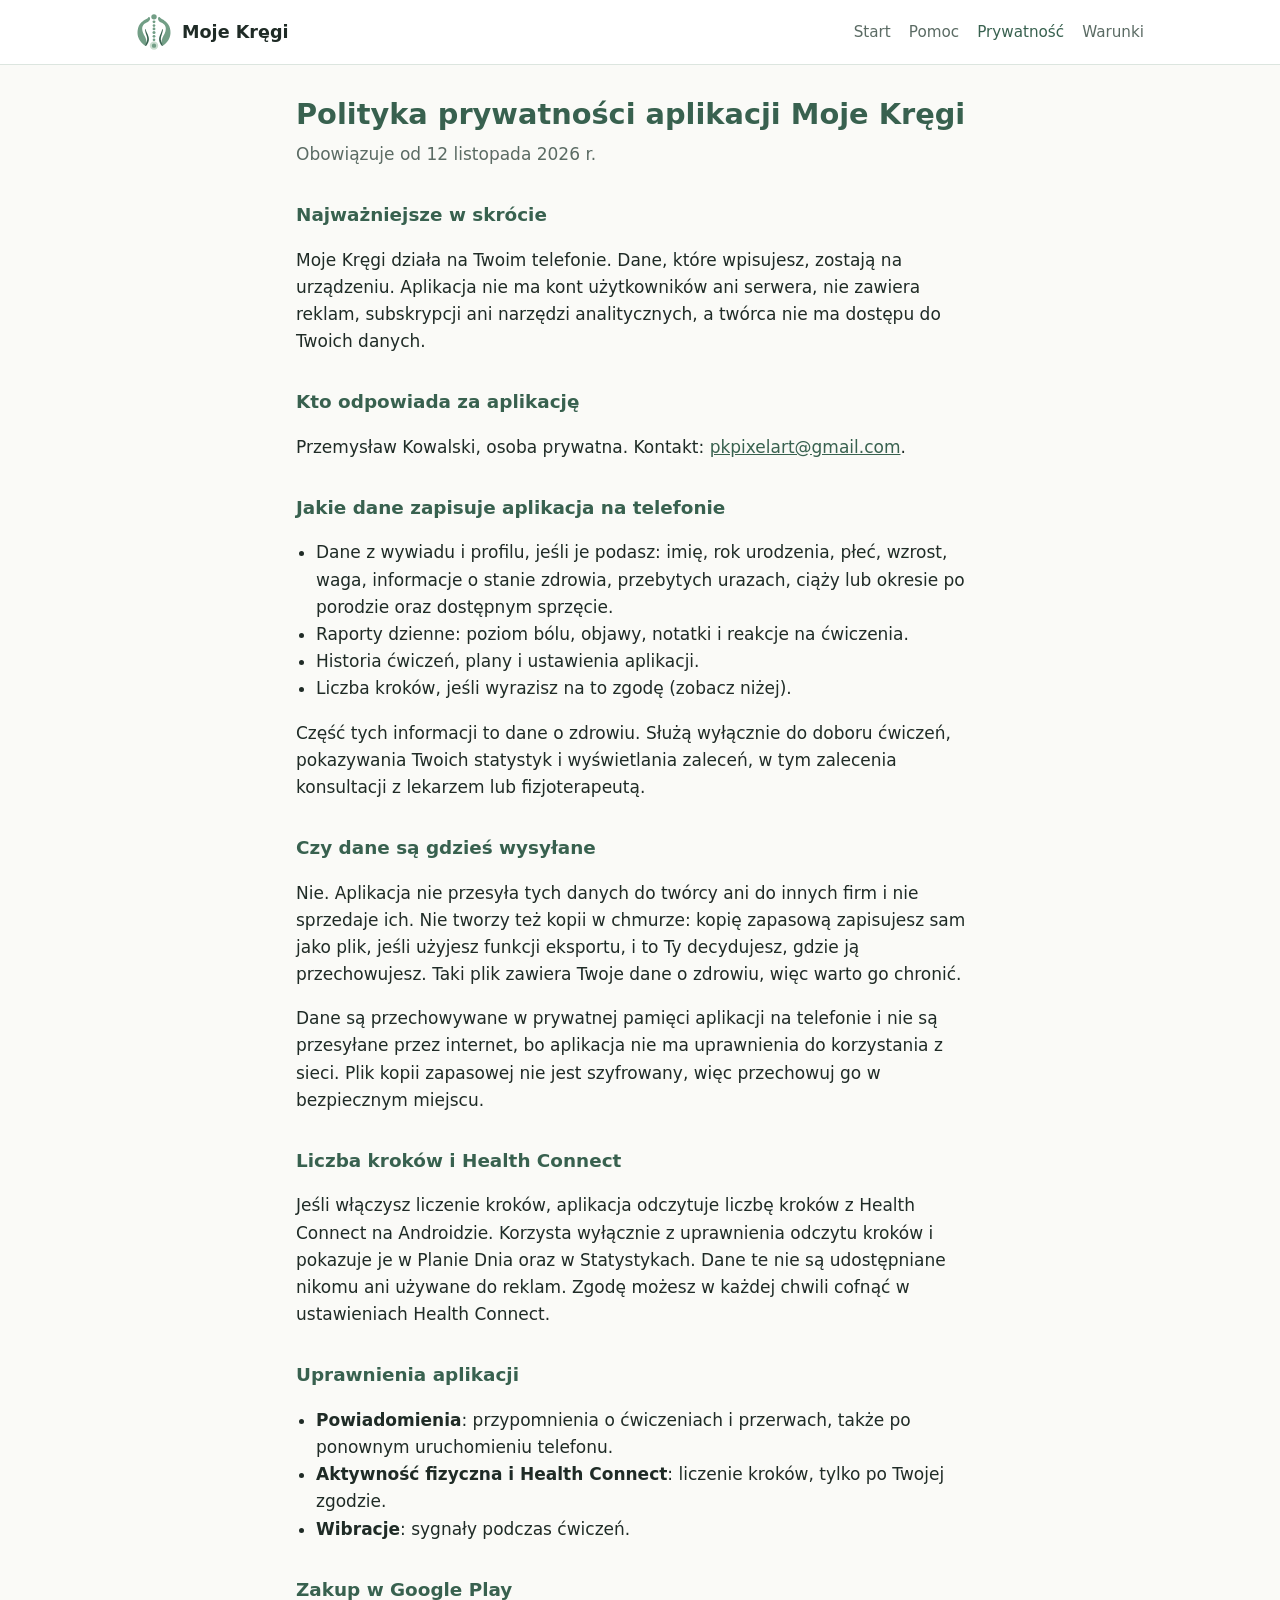
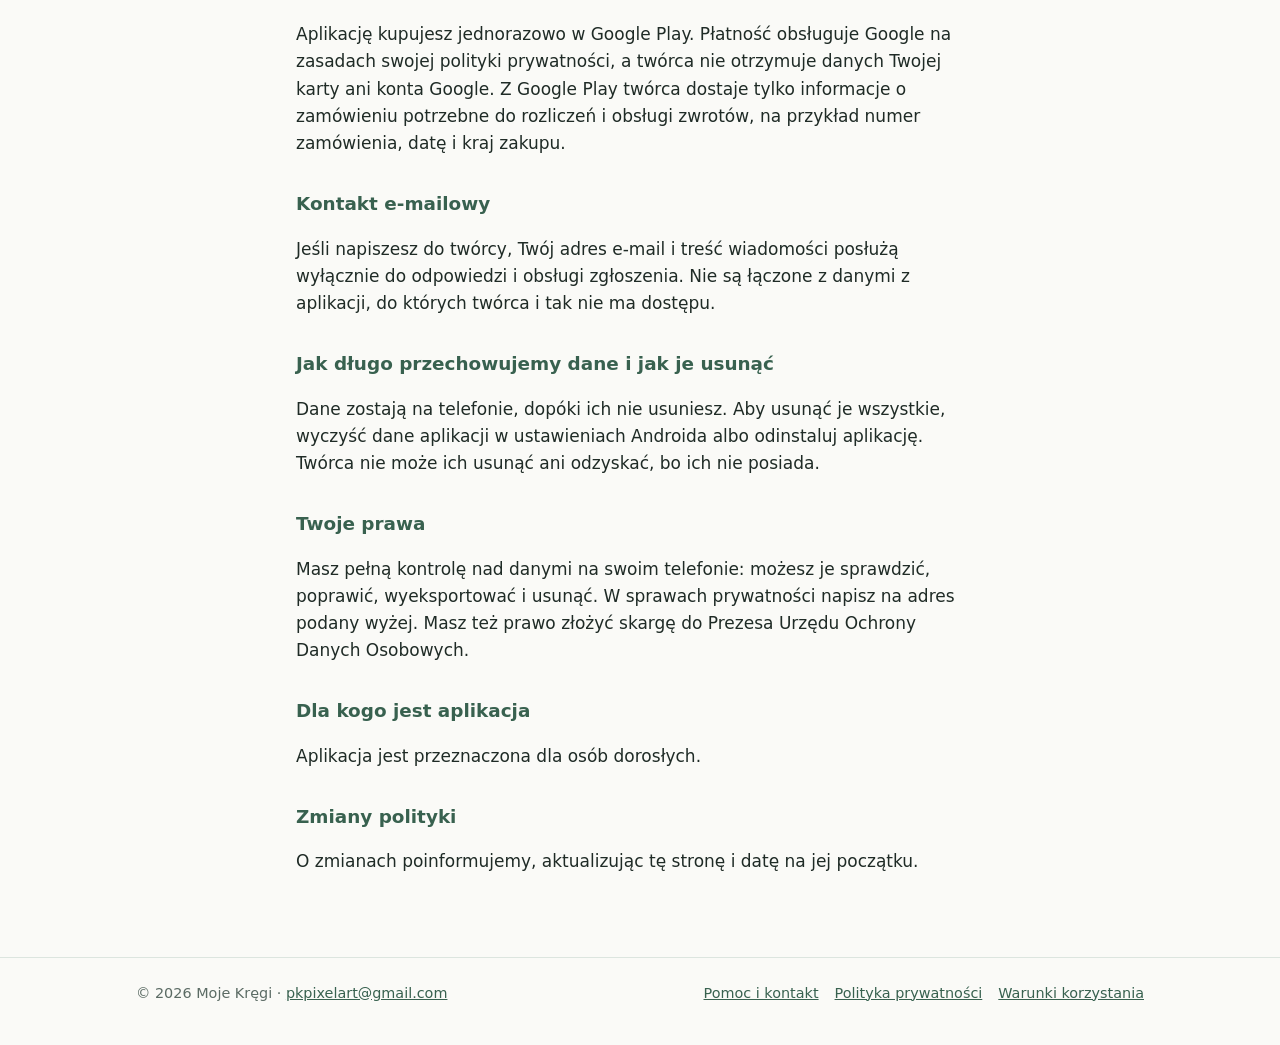
==== polityka-prywatnosci/index.html @ db569f12 "Strona Moje Kręgi: start, polityka prywatności, warunki, pomoc (źródło: moje-kregi/site)" ====
<!doctype html>
<html lang="pl">
<head>
<meta charset="utf-8">
<meta name="viewport" content="width=device-width, initial-scale=1">
<title>Polityka prywatności – Moje Kręgi</title>
<meta name="theme-color" content="#38614F">
<link rel="icon" href="../img/logo-mark.svg" type="image/svg+xml">
<link rel="stylesheet" href="../style.css">
</head>
<body>
<header class="top">
  <div class="wrap">
    <a class="brand" href="../"><img src="../img/logo-mark.svg" alt="" width="36" height="36">Moje Kręgi</a>
    <nav class="links" aria-label="Główna">
      <a href="../">Start</a>
      <a href="../pomoc/">Pomoc</a>
      <a href="./" aria-current="page">Prywatność</a>
      <a href="../warunki/">Warunki</a>
    </nav>
  </div>
</header>
<main class="wrap narrow">
<article class="doc">
  <h1>Polityka prywatności aplikacji Moje Kręgi</h1>
  <p class="meta">Obowiązuje od 12 listopada 2026 r.</p>

  <h2>Najważniejsze w skrócie</h2>
  <p>Moje Kręgi działa na Twoim telefonie. Dane, które wpisujesz, zostają na urządzeniu. Aplikacja nie ma kont użytkowników ani serwera, nie zawiera reklam, subskrypcji ani narzędzi analitycznych, a twórca nie ma dostępu do Twoich danych.</p>

  <h2>Kto odpowiada za aplikację</h2>
  <p>Przemysław Kowalski, osoba prywatna. Kontakt: <a href="mailto:pkpixelart@gmail.com">pkpixelart@gmail.com</a>.</p>

  <h2>Jakie dane zapisuje aplikacja na telefonie</h2>
  <ul>
    <li>Dane z wywiadu i profilu, jeśli je podasz: imię, rok urodzenia, płeć, wzrost, waga, informacje o stanie zdrowia, przebytych urazach, ciąży lub okresie po porodzie oraz dostępnym sprzęcie.</li>
    <li>Raporty dzienne: poziom bólu, objawy, notatki i reakcje na ćwiczenia.</li>
    <li>Historia ćwiczeń, plany i ustawienia aplikacji.</li>
    <li>Liczba kroków, jeśli wyrazisz na to zgodę (zobacz niżej).</li>
  </ul>
  <p>Część tych informacji to dane o zdrowiu. Służą wyłącznie do doboru ćwiczeń, pokazywania Twoich statystyk i wyświetlania zaleceń, w tym zalecenia konsultacji z lekarzem lub fizjoterapeutą.</p>

  <h2>Czy dane są gdzieś wysyłane</h2>
  <p>Nie. Aplikacja nie przesyła tych danych do twórcy ani do innych firm i nie sprzedaje ich. Nie tworzy też kopii w chmurze: kopię zapasową zapisujesz sam jako plik, jeśli użyjesz funkcji eksportu, i to Ty decydujesz, gdzie ją przechowujesz. Taki plik zawiera Twoje dane o zdrowiu, więc warto go chronić.</p>

  <p>Dane są przechowywane w prywatnej pamięci aplikacji na telefonie i nie są przesyłane przez internet, bo aplikacja nie ma uprawnienia do korzystania z sieci. Plik kopii zapasowej nie jest szyfrowany, więc przechowuj go w bezpiecznym miejscu.</p>

  <h2>Liczba kroków i Health Connect</h2>
  <p>Jeśli włączysz liczenie kroków, aplikacja odczytuje liczbę kroków z Health Connect na Androidzie. Korzysta wyłącznie z uprawnienia odczytu kroków i pokazuje je w Planie Dnia oraz w Statystykach. Dane te nie są udostępniane nikomu ani używane do reklam. Zgodę możesz w każdej chwili cofnąć w ustawieniach Health Connect.</p>

  <h2>Uprawnienia aplikacji</h2>
  <ul>
    <li><strong>Powiadomienia</strong>: przypomnienia o ćwiczeniach i przerwach, także po ponownym uruchomieniu telefonu.</li>
    <li><strong>Aktywność fizyczna i Health Connect</strong>: liczenie kroków, tylko po Twojej zgodzie.</li>
    <li><strong>Wibracje</strong>: sygnały podczas ćwiczeń.</li>
  </ul>

  <h2>Zakup w Google Play</h2>
  <p>Aplikację kupujesz jednorazowo w Google Play. Płatność obsługuje Google na zasadach swojej polityki prywatności, a twórca nie otrzymuje danych Twojej karty ani konta Google. Z Google Play twórca dostaje tylko informacje o zamówieniu potrzebne do rozliczeń i obsługi zwrotów, na przykład numer zamówienia, datę i kraj zakupu.</p>

  <h2>Kontakt e-mailowy</h2>
  <p>Jeśli napiszesz do twórcy, Twój adres e-mail i treść wiadomości posłużą wyłącznie do odpowiedzi i obsługi zgłoszenia. Nie są łączone z danymi z aplikacji, do których twórca i tak nie ma dostępu.</p>

  <h2>Jak długo przechowujemy dane i jak je usunąć</h2>
  <p>Dane zostają na telefonie, dopóki ich nie usuniesz. Aby usunąć je wszystkie, wyczyść dane aplikacji w ustawieniach Androida albo odinstaluj aplikację. Twórca nie może ich usunąć ani odzyskać, bo ich nie posiada.</p>

  <h2>Twoje prawa</h2>
  <p>Masz pełną kontrolę nad danymi na swoim telefonie: możesz je sprawdzić, poprawić, wyeksportować i usunąć. W sprawach prywatności napisz na adres podany wyżej. Masz też prawo złożyć skargę do Prezesa Urzędu Ochrony Danych Osobowych.</p>

  <h2>Dla kogo jest aplikacja</h2>
  <p>Aplikacja jest przeznaczona dla osób dorosłych.</p>

  <h2>Zmiany polityki</h2>
  <p>O zmianach poinformujemy, aktualizując tę stronę i datę na jej początku.</p>
</article>
</main>
<footer class="bottom">
  <div class="wrap">
    <span>© 2026 Moje Kręgi · <a href="mailto:pkpixelart@gmail.com">pkpixelart@gmail.com</a></span>
    <nav aria-label="Dokumenty">
      <a href="../pomoc/">Pomoc i kontakt</a>
      <a href="./">Polityka prywatności</a>
      <a href="../warunki/">Warunki korzystania</a>
    </nav>
  </div>
</footer>
</body>
</html>
---- style.css ----
/* Strona www Moje Kręgi (GitHub Pages). Kolory jak motyw Szałwia w aplikacji (src/styles/tokens.css). */
:root {
  --bg: #FAFAF7; --surface: #FFFFFF; --soft: #E6EFE9; --text: #1F2B26; --muted: #5B6B64;
  --accent: #38614F; --accent-2: #729E86; --on-accent: #FFFFFF; --line: #DCE5DF;
  color-scheme: light;
}
@media (prefers-color-scheme: dark) {
  :root { --bg: #121815; --surface: #1B231F; --soft: #22302A; --text: #E7EEE9; --muted: #A3B3AB;
    --accent: #9CC9B0; --accent-2: #729E86; --on-accent: #0E1512; --line: #2C3A33; color-scheme: dark; }
}
* { box-sizing: border-box; }
body { margin: 0; background: var(--bg); color: var(--text);
  font: 17px/1.6 system-ui, -apple-system, "Segoe UI", Roboto, sans-serif; }
a { color: var(--accent); }
img { max-width: 100%; height: auto; }
.wrap { max-width: 1040px; margin: 0 auto; padding: 0 16px; }
.narrow { max-width: 720px; }

header.top { border-bottom: 1px solid var(--line); background: var(--surface); }
header.top .wrap { display: flex; align-items: center; justify-content: space-between; gap: 16px; min-height: 64px; flex-wrap: wrap; }
.brand { display: flex; align-items: center; gap: 10px; text-decoration: none; color: var(--text); font-weight: 700; font-size: 1.1rem; }
.brand img { width: 36px; height: 36px; }
nav.links { display: flex; gap: 18px; flex-wrap: wrap; font-size: .95rem; }
nav.links a { text-decoration: none; color: var(--muted); }
nav.links a:hover, nav.links a[aria-current="page"] { color: var(--accent); }

.hero { padding: 56px 0 32px; display: grid; gap: 32px; grid-template-columns: 1.2fr .8fr; align-items: center; }
.hero h1 { font-size: clamp(2rem, 5vw, 3rem); line-height: 1.1; margin: 0 0 16px; }
.hero p.lead { font-size: 1.2rem; color: var(--muted); margin: 0 0 24px; }
.hero .shot { justify-self: center; max-width: 300px; border-radius: 28px; box-shadow: 0 20px 50px rgba(0,0,0,.18); }
.btn { display: inline-block; padding: 14px 22px; border-radius: 999px; background: var(--accent); color: var(--on-accent);
  text-decoration: none; font-weight: 600; }
.btn.ghost { background: transparent; color: var(--accent); border: 2px solid var(--accent); }
.note { font-size: .9rem; color: var(--muted); margin-top: 10px; }

.pills { display: flex; flex-wrap: wrap; gap: 8px; padding: 0; margin: 0 0 24px; list-style: none; }
.pills li { background: var(--soft); color: var(--accent); padding: 6px 14px; border-radius: 999px; font-weight: 600; font-size: .95rem; }

section.block { padding: 40px 0; }
section.block h2 { font-size: 1.6rem; margin: 0 0 16px; }
.grid { display: grid; gap: 16px; grid-template-columns: repeat(auto-fit, minmax(230px, 1fr)); }
.card { background: var(--surface); border: 1px solid var(--line); border-radius: 18px; padding: 20px; }
.card h3 { margin: 0 0 8px; font-size: 1.1rem; color: var(--accent); }
.card p { margin: 0; color: var(--muted); }
.steps { counter-reset: s; list-style: none; padding: 0; display: grid; gap: 12px; }
.steps li { counter-increment: s; background: var(--surface); border: 1px solid var(--line); border-radius: 18px; padding: 16px 16px 16px 64px; position: relative; }
.steps li::before { content: counter(s); position: absolute; left: 16px; top: 14px; width: 34px; height: 34px; border-radius: 50%;
  background: var(--accent); color: var(--on-accent); display: grid; place-items: center; font-weight: 700; }
.gallery { display: flex; gap: 16px; overflow-x: auto; padding-bottom: 12px; scroll-snap-type: x mandatory; }
.gallery img { width: 220px; flex: 0 0 auto; border-radius: 16px; scroll-snap-align: start; border: 1px solid var(--line); }
.price { background: var(--accent); color: var(--on-accent); border-radius: 24px; padding: 28px; }
.price h2 { color: inherit; }
.price ul { margin: 0; padding-left: 1.2rem; }
.warn { background: var(--soft); border-radius: 18px; padding: 20px; }

article.doc { padding: 32px 0 64px; }
article.doc h1 { font-size: 1.8rem; line-height: 1.25; color: var(--accent); margin: 0 0 8px; }
article.doc h2 { font-size: 1.15rem; margin: 32px 0 8px; color: var(--accent); }
article.doc p, article.doc li { overflow-wrap: anywhere; }
article.doc ul { padding-left: 1.25rem; }
.meta { color: var(--muted); margin-top: 0; }
details { background: var(--surface); border: 1px solid var(--line); border-radius: 14px; padding: 14px 16px; margin: 10px 0; }
details summary { cursor: pointer; font-weight: 600; }
details p { margin: 10px 0 0; }

footer.bottom { border-top: 1px solid var(--line); padding: 24px 0 40px; color: var(--muted); font-size: .9rem; }
footer.bottom .wrap { display: flex; flex-wrap: wrap; gap: 12px 24px; justify-content: space-between; }
footer.bottom nav { display: flex; gap: 16px; flex-wrap: wrap; }

@media (max-width: 760px) {
  .hero { grid-template-columns: 1fr; padding-top: 32px; }
  .hero .shot { max-width: 240px; }
}
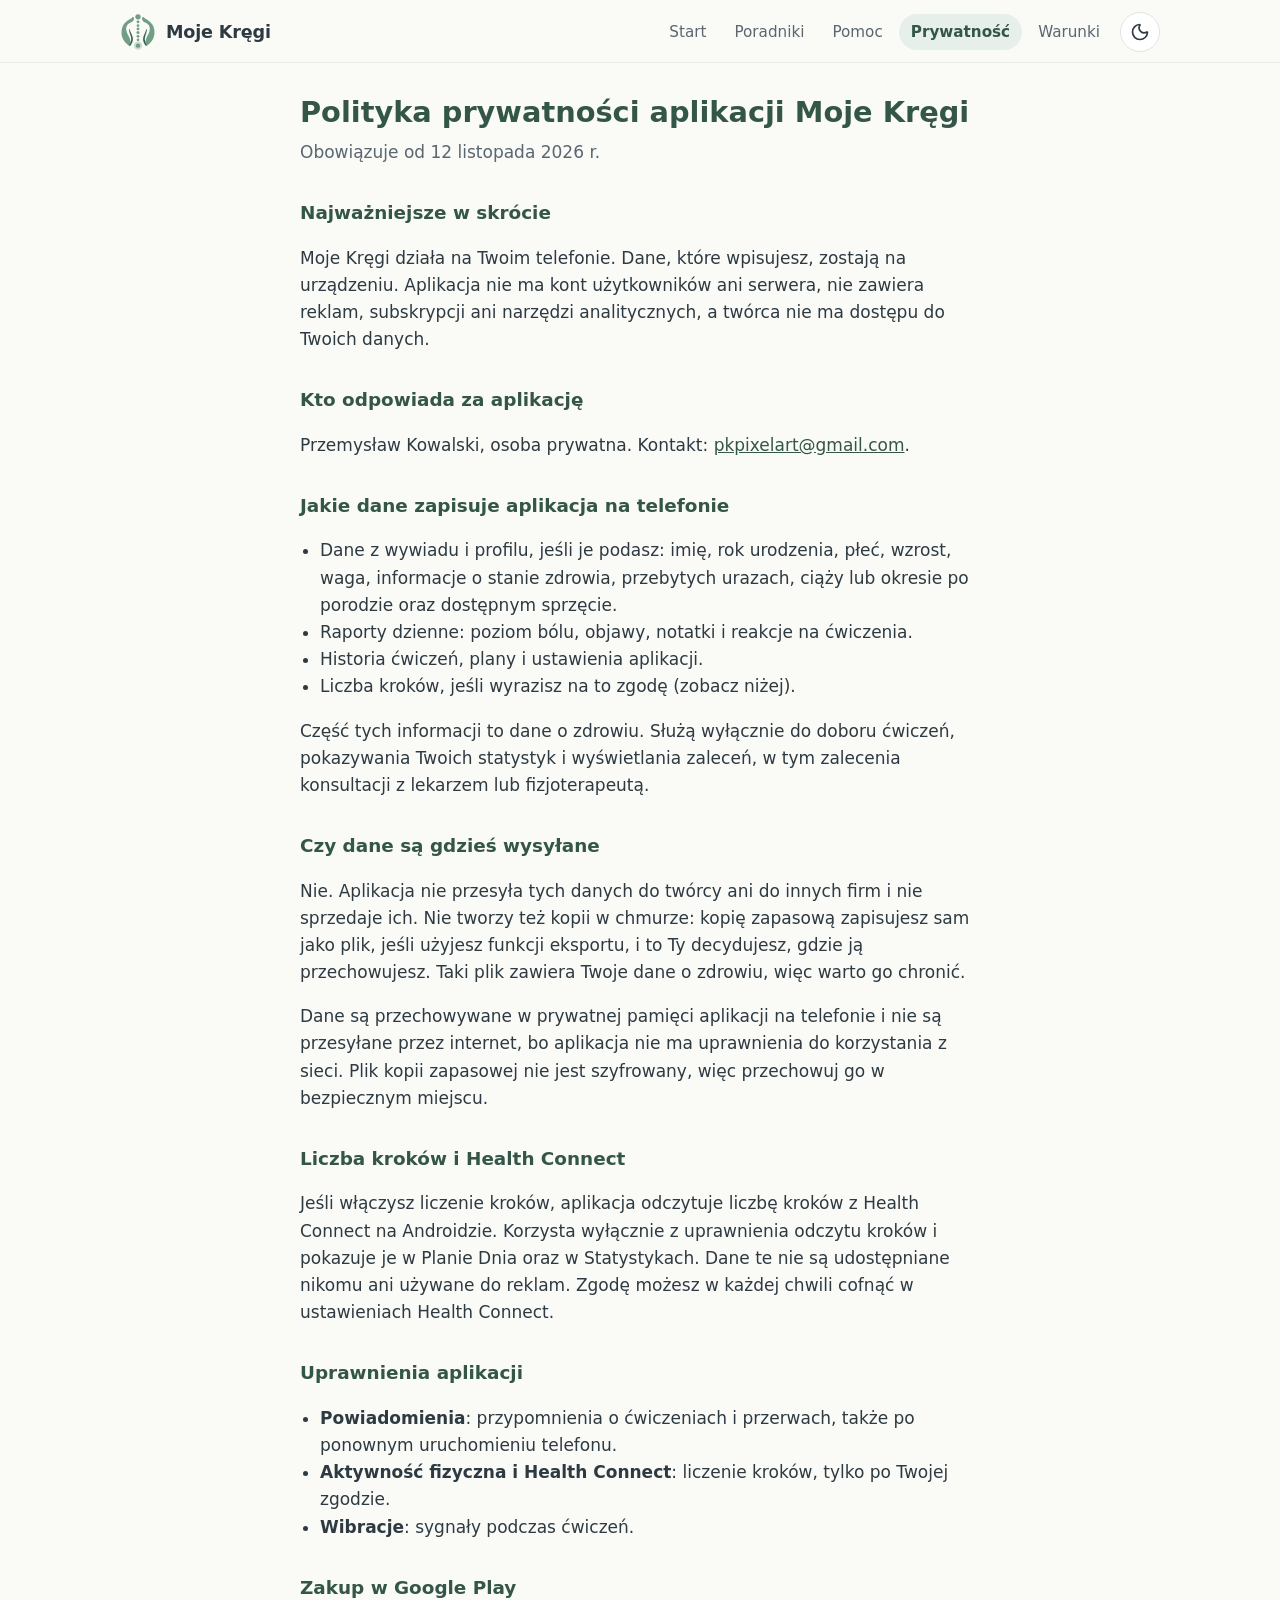
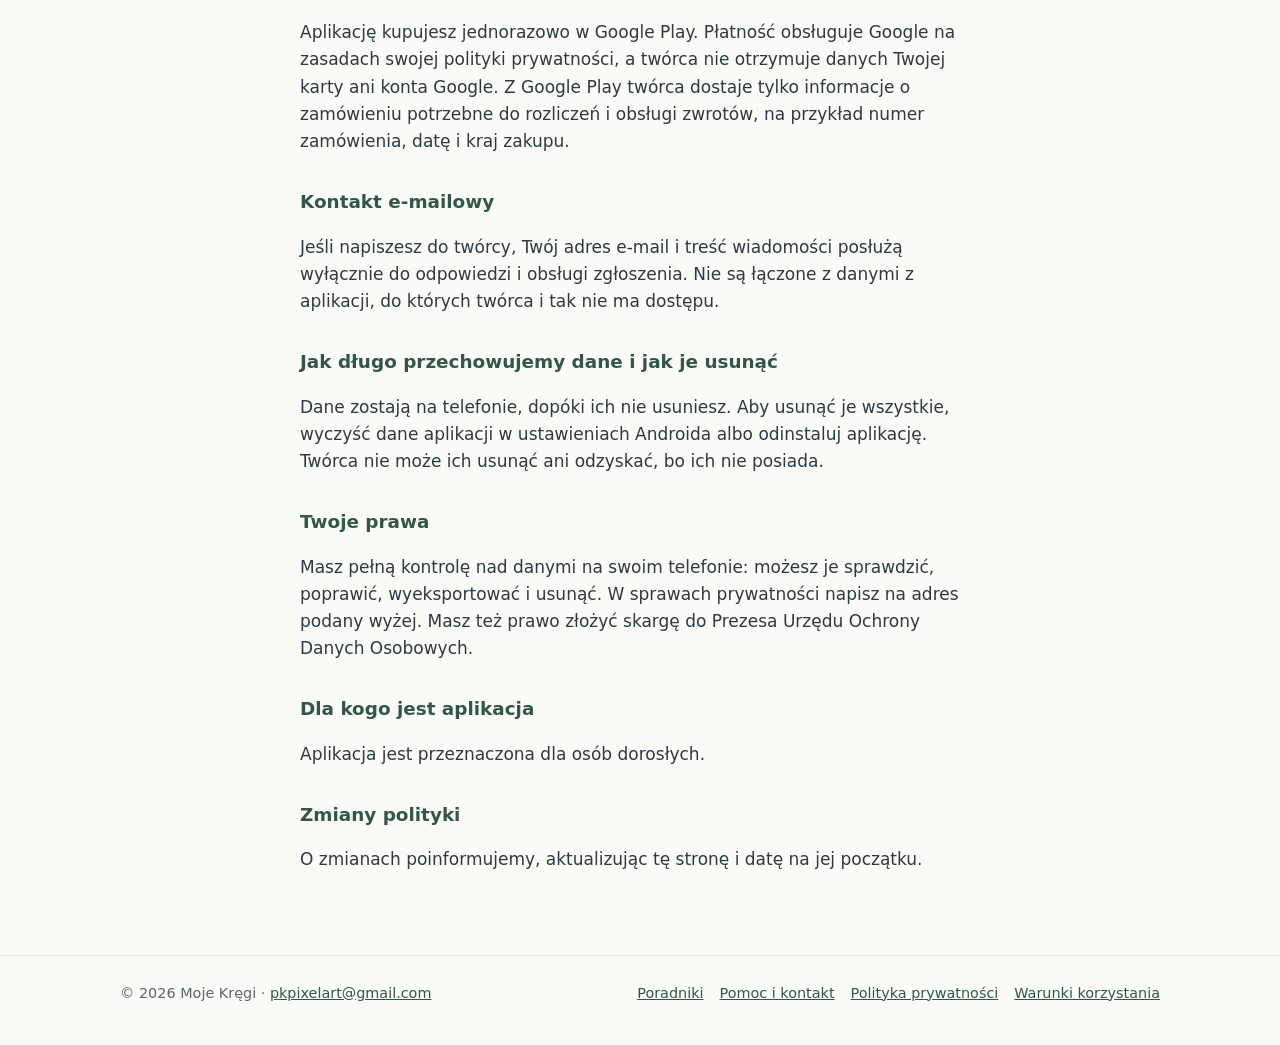
==== commit 9cd0da9f: "Poradniki, przełącznik motywu, interaktywne partie ciała i sprzęt, lektorzy mówią po kliknięciu Co-A" ====
--- a/polityka-prywatnosci/index.html
+++ b/polityka-prywatnosci/index.html
@@ -1,88 +1,95 @@
-<!doctype html>
-<html lang="pl">
-<head>
-<meta charset="utf-8">
-<meta name="viewport" content="width=device-width, initial-scale=1">
-<title>Polityka prywatności – Moje Kręgi</title>
-<meta name="theme-color" content="#38614F">
-<link rel="icon" href="../img/logo-mark.svg" type="image/svg+xml">
-<link rel="stylesheet" href="../style.css">
-</head>
-<body>
-<header class="top">
-  <div class="wrap">
-    <a class="brand" href="../"><img src="../img/logo-mark.svg" alt="" width="36" height="36">Moje Kręgi</a>
-    <nav class="links" aria-label="Główna">
-      <a href="../">Start</a>
-      <a href="../pomoc/">Pomoc</a>
-      <a href="./" aria-current="page">Prywatność</a>
-      <a href="../warunki/">Warunki</a>
-    </nav>
-  </div>
-</header>
-<main class="wrap narrow">
-<article class="doc">
-  <h1>Polityka prywatności aplikacji Moje Kręgi</h1>
-  <p class="meta">Obowiązuje od 12 listopada 2026 r.</p>
-
-  <h2>Najważniejsze w skrócie</h2>
-  <p>Moje Kręgi działa na Twoim telefonie. Dane, które wpisujesz, zostają na urządzeniu. Aplikacja nie ma kont użytkowników ani serwera, nie zawiera reklam, subskrypcji ani narzędzi analitycznych, a twórca nie ma dostępu do Twoich danych.</p>
-
-  <h2>Kto odpowiada za aplikację</h2>
-  <p>Przemysław Kowalski, osoba prywatna. Kontakt: <a href="mailto:pkpixelart@gmail.com">pkpixelart@gmail.com</a>.</p>
-
-  <h2>Jakie dane zapisuje aplikacja na telefonie</h2>
-  <ul>
-    <li>Dane z wywiadu i profilu, jeśli je podasz: imię, rok urodzenia, płeć, wzrost, waga, informacje o stanie zdrowia, przebytych urazach, ciąży lub okresie po porodzie oraz dostępnym sprzęcie.</li>
-    <li>Raporty dzienne: poziom bólu, objawy, notatki i reakcje na ćwiczenia.</li>
-    <li>Historia ćwiczeń, plany i ustawienia aplikacji.</li>
-    <li>Liczba kroków, jeśli wyrazisz na to zgodę (zobacz niżej).</li>
-  </ul>
-  <p>Część tych informacji to dane o zdrowiu. Służą wyłącznie do doboru ćwiczeń, pokazywania Twoich statystyk i wyświetlania zaleceń, w tym zalecenia konsultacji z lekarzem lub fizjoterapeutą.</p>
-
-  <h2>Czy dane są gdzieś wysyłane</h2>
-  <p>Nie. Aplikacja nie przesyła tych danych do twórcy ani do innych firm i nie sprzedaje ich. Nie tworzy też kopii w chmurze: kopię zapasową zapisujesz sam jako plik, jeśli użyjesz funkcji eksportu, i to Ty decydujesz, gdzie ją przechowujesz. Taki plik zawiera Twoje dane o zdrowiu, więc warto go chronić.</p>
-
-  <p>Dane są przechowywane w prywatnej pamięci aplikacji na telefonie i nie są przesyłane przez internet, bo aplikacja nie ma uprawnienia do korzystania z sieci. Plik kopii zapasowej nie jest szyfrowany, więc przechowuj go w bezpiecznym miejscu.</p>
-
-  <h2>Liczba kroków i Health Connect</h2>
-  <p>Jeśli włączysz liczenie kroków, aplikacja odczytuje liczbę kroków z Health Connect na Androidzie. Korzysta wyłącznie z uprawnienia odczytu kroków i pokazuje je w Planie Dnia oraz w Statystykach. Dane te nie są udostępniane nikomu ani używane do reklam. Zgodę możesz w każdej chwili cofnąć w ustawieniach Health Connect.</p>
-
-  <h2>Uprawnienia aplikacji</h2>
-  <ul>
-    <li><strong>Powiadomienia</strong>: przypomnienia o ćwiczeniach i przerwach, także po ponownym uruchomieniu telefonu.</li>
-    <li><strong>Aktywność fizyczna i Health Connect</strong>: liczenie kroków, tylko po Twojej zgodzie.</li>
-    <li><strong>Wibracje</strong>: sygnały podczas ćwiczeń.</li>
-  </ul>
-
-  <h2>Zakup w Google Play</h2>
-  <p>Aplikację kupujesz jednorazowo w Google Play. Płatność obsługuje Google na zasadach swojej polityki prywatności, a twórca nie otrzymuje danych Twojej karty ani konta Google. Z Google Play twórca dostaje tylko informacje o zamówieniu potrzebne do rozliczeń i obsługi zwrotów, na przykład numer zamówienia, datę i kraj zakupu.</p>
-
-  <h2>Kontakt e-mailowy</h2>
-  <p>Jeśli napiszesz do twórcy, Twój adres e-mail i treść wiadomości posłużą wyłącznie do odpowiedzi i obsługi zgłoszenia. Nie są łączone z danymi z aplikacji, do których twórca i tak nie ma dostępu.</p>
-
-  <h2>Jak długo przechowujemy dane i jak je usunąć</h2>
-  <p>Dane zostają na telefonie, dopóki ich nie usuniesz. Aby usunąć je wszystkie, wyczyść dane aplikacji w ustawieniach Androida albo odinstaluj aplikację. Twórca nie może ich usunąć ani odzyskać, bo ich nie posiada.</p>
-
-  <h2>Twoje prawa</h2>
-  <p>Masz pełną kontrolę nad danymi na swoim telefonie: możesz je sprawdzić, poprawić, wyeksportować i usunąć. W sprawach prywatności napisz na adres podany wyżej. Masz też prawo złożyć skargę do Prezesa Urzędu Ochrony Danych Osobowych.</p>
-
-  <h2>Dla kogo jest aplikacja</h2>
-  <p>Aplikacja jest przeznaczona dla osób dorosłych.</p>
-
-  <h2>Zmiany polityki</h2>
-  <p>O zmianach poinformujemy, aktualizując tę stronę i datę na jej początku.</p>
-</article>
-</main>
-<footer class="bottom">
-  <div class="wrap">
-    <span>© 2026 Moje Kręgi · <a href="mailto:pkpixelart@gmail.com">pkpixelart@gmail.com</a></span>
-    <nav aria-label="Dokumenty">
-      <a href="../pomoc/">Pomoc i kontakt</a>
-      <a href="./">Polityka prywatności</a>
-      <a href="../warunki/">Warunki korzystania</a>
-    </nav>
-  </div>
-</footer>
-</body>
-</html>
+<!doctype html>
+<html lang="pl">
+<head>
+<meta charset="utf-8">
+<meta name="viewport" content="width=device-width, initial-scale=1">
+<script>try{var t=localStorage.getItem('mk-theme');if(t==='dark'||t==='light')document.documentElement.dataset.theme=t}catch(e){}</script>
+<title>Polityka prywatności | Moje Kręgi</title>
+<meta name="theme-color" content="#38614F">
+<link rel="icon" href="../img/logo-mark.svg" type="image/svg+xml">
+<link rel="stylesheet" href="../style.css">
+<script src="../theme.js" defer></script>
+</head>
+<body>
+<header class="top">
+  <div class="wrap">
+    <a class="brand" href="../"><img src="../img/logo-mark.svg" alt="" width="36" height="36">Moje Kręgi</a>
+    <div class="top-end">
+      <nav class="links" aria-label="Główna">
+        <a href="../">Start</a>
+        <a href="../poradniki/">Poradniki</a>
+        <a href="../pomoc/">Pomoc</a>
+        <a href="./" aria-current="page">Prywatność</a>
+        <a href="../warunki/">Warunki</a>
+      </nav>
+      <button type="button" class="theme-toggle" aria-label="Przełącz jasny lub ciemny motyw"><svg class="ico-moon" fill="none" stroke="currentColor" stroke-width="2" stroke-linecap="round" stroke-linejoin="round" viewBox="0 0 24 24" aria-hidden="true"><path d="M20.985 12.486a9 9 0 1 1-9.473-9.472c.405-.022.617.46.402.803a6 6 0 0 0 8.268 8.268c.344-.215.825-.004.803.401"/></svg><svg class="ico-sun" fill="none" stroke="currentColor" stroke-width="2" stroke-linecap="round" stroke-linejoin="round" viewBox="0 0 24 24" aria-hidden="true"><circle cx="12" cy="12" r="4"/><path d="M12 2v2M12 20v2M4.93 4.93l1.41 1.41M17.66 17.66l1.41 1.41M2 12h2m16 0h2M6.34 17.66l-1.41 1.41M19.07 4.93l-1.41 1.41"/></svg></button>
+    </div>
+  </div>
+</header>
+<main class="wrap narrow">
+<article class="doc">
+  <h1>Polityka prywatności aplikacji Moje Kręgi</h1>
+  <p class="meta">Obowiązuje od 12 listopada 2026 r.</p>
+
+  <h2>Najważniejsze w skrócie</h2>
+  <p>Moje Kręgi działa na Twoim telefonie. Dane, które wpisujesz, zostają na urządzeniu. Aplikacja nie ma kont użytkowników ani serwera, nie zawiera reklam, subskrypcji ani narzędzi analitycznych, a twórca nie ma dostępu do Twoich danych.</p>
+
+  <h2>Kto odpowiada za aplikację</h2>
+  <p>Przemysław Kowalski, osoba prywatna. Kontakt: <a href="mailto:pkpixelart@gmail.com">pkpixelart@gmail.com</a>.</p>
+
+  <h2>Jakie dane zapisuje aplikacja na telefonie</h2>
+  <ul>
+    <li>Dane z wywiadu i profilu, jeśli je podasz: imię, rok urodzenia, płeć, wzrost, waga, informacje o stanie zdrowia, przebytych urazach, ciąży lub okresie po porodzie oraz dostępnym sprzęcie.</li>
+    <li>Raporty dzienne: poziom bólu, objawy, notatki i reakcje na ćwiczenia.</li>
+    <li>Historia ćwiczeń, plany i ustawienia aplikacji.</li>
+    <li>Liczba kroków, jeśli wyrazisz na to zgodę (zobacz niżej).</li>
+  </ul>
+  <p>Część tych informacji to dane o zdrowiu. Służą wyłącznie do doboru ćwiczeń, pokazywania Twoich statystyk i wyświetlania zaleceń, w tym zalecenia konsultacji z lekarzem lub fizjoterapeutą.</p>
+
+  <h2>Czy dane są gdzieś wysyłane</h2>
+  <p>Nie. Aplikacja nie przesyła tych danych do twórcy ani do innych firm i nie sprzedaje ich. Nie tworzy też kopii w chmurze: kopię zapasową zapisujesz sam jako plik, jeśli użyjesz funkcji eksportu, i to Ty decydujesz, gdzie ją przechowujesz. Taki plik zawiera Twoje dane o zdrowiu, więc warto go chronić.</p>
+
+  <p>Dane są przechowywane w prywatnej pamięci aplikacji na telefonie i nie są przesyłane przez internet, bo aplikacja nie ma uprawnienia do korzystania z sieci. Plik kopii zapasowej nie jest szyfrowany, więc przechowuj go w bezpiecznym miejscu.</p>
+
+  <h2>Liczba kroków i Health Connect</h2>
+  <p>Jeśli włączysz liczenie kroków, aplikacja odczytuje liczbę kroków z Health Connect na Androidzie. Korzysta wyłącznie z uprawnienia odczytu kroków i pokazuje je w Planie Dnia oraz w Statystykach. Dane te nie są udostępniane nikomu ani używane do reklam. Zgodę możesz w każdej chwili cofnąć w ustawieniach Health Connect.</p>
+
+  <h2>Uprawnienia aplikacji</h2>
+  <ul>
+    <li><strong>Powiadomienia</strong>: przypomnienia o ćwiczeniach i przerwach, także po ponownym uruchomieniu telefonu.</li>
+    <li><strong>Aktywność fizyczna i Health Connect</strong>: liczenie kroków, tylko po Twojej zgodzie.</li>
+    <li><strong>Wibracje</strong>: sygnały podczas ćwiczeń.</li>
+  </ul>
+
+  <h2>Zakup w Google Play</h2>
+  <p>Aplikację kupujesz jednorazowo w Google Play. Płatność obsługuje Google na zasadach swojej polityki prywatności, a twórca nie otrzymuje danych Twojej karty ani konta Google. Z Google Play twórca dostaje tylko informacje o zamówieniu potrzebne do rozliczeń i obsługi zwrotów, na przykład numer zamówienia, datę i kraj zakupu.</p>
+
+  <h2>Kontakt e-mailowy</h2>
+  <p>Jeśli napiszesz do twórcy, Twój adres e-mail i treść wiadomości posłużą wyłącznie do odpowiedzi i obsługi zgłoszenia. Nie są łączone z danymi z aplikacji, do których twórca i tak nie ma dostępu.</p>
+
+  <h2>Jak długo przechowujemy dane i jak je usunąć</h2>
+  <p>Dane zostają na telefonie, dopóki ich nie usuniesz. Aby usunąć je wszystkie, wyczyść dane aplikacji w ustawieniach Androida albo odinstaluj aplikację. Twórca nie może ich usunąć ani odzyskać, bo ich nie posiada.</p>
+
+  <h2>Twoje prawa</h2>
+  <p>Masz pełną kontrolę nad danymi na swoim telefonie: możesz je sprawdzić, poprawić, wyeksportować i usunąć. W sprawach prywatności napisz na adres podany wyżej. Masz też prawo złożyć skargę do Prezesa Urzędu Ochrony Danych Osobowych.</p>
+
+  <h2>Dla kogo jest aplikacja</h2>
+  <p>Aplikacja jest przeznaczona dla osób dorosłych.</p>
+
+  <h2>Zmiany polityki</h2>
+  <p>O zmianach poinformujemy, aktualizując tę stronę i datę na jej początku.</p>
+</article>
+</main>
+<footer class="bottom">
+  <div class="wrap">
+    <span>© 2026 Moje Kręgi · <a href="mailto:pkpixelart@gmail.com">pkpixelart@gmail.com</a></span>
+    <nav aria-label="Dokumenty">
+      <a href="../poradniki/">Poradniki</a>
+      <a href="../pomoc/">Pomoc i kontakt</a>
+      <a href="./">Polityka prywatności</a>
+      <a href="../warunki/">Warunki korzystania</a>
+    </nav>
+  </div>
+</footer>
+</body>
+</html>
--- a/style.css
+++ b/style.css
@@ -1,73 +1,430 @@
-/* Strona www Moje Kręgi (GitHub Pages). Kolory jak motyw Szałwia w aplikacji (src/styles/tokens.css). */
-:root {
-  --bg: #FAFAF7; --surface: #FFFFFF; --soft: #E6EFE9; --text: #1F2B26; --muted: #5B6B64;
-  --accent: #38614F; --accent-2: #729E86; --on-accent: #FFFFFF; --line: #DCE5DF;
-  color-scheme: light;
-}
-@media (prefers-color-scheme: dark) {
-  :root { --bg: #121815; --surface: #1B231F; --soft: #22302A; --text: #E7EEE9; --muted: #A3B3AB;
-    --accent: #9CC9B0; --accent-2: #729E86; --on-accent: #0E1512; --line: #2C3A33; color-scheme: dark; }
-}
-* { box-sizing: border-box; }
-body { margin: 0; background: var(--bg); color: var(--text);
-  font: 17px/1.6 system-ui, -apple-system, "Segoe UI", Roboto, sans-serif; }
-a { color: var(--accent); }
-img { max-width: 100%; height: auto; }
-.wrap { max-width: 1040px; margin: 0 auto; padding: 0 16px; }
-.narrow { max-width: 720px; }
-
-header.top { border-bottom: 1px solid var(--line); background: var(--surface); }
-header.top .wrap { display: flex; align-items: center; justify-content: space-between; gap: 16px; min-height: 64px; flex-wrap: wrap; }
-.brand { display: flex; align-items: center; gap: 10px; text-decoration: none; color: var(--text); font-weight: 700; font-size: 1.1rem; }
-.brand img { width: 36px; height: 36px; }
-nav.links { display: flex; gap: 18px; flex-wrap: wrap; font-size: .95rem; }
-nav.links a { text-decoration: none; color: var(--muted); }
-nav.links a:hover, nav.links a[aria-current="page"] { color: var(--accent); }
-
-.hero { padding: 56px 0 32px; display: grid; gap: 32px; grid-template-columns: 1.2fr .8fr; align-items: center; }
-.hero h1 { font-size: clamp(2rem, 5vw, 3rem); line-height: 1.1; margin: 0 0 16px; }
-.hero p.lead { font-size: 1.2rem; color: var(--muted); margin: 0 0 24px; }
-.hero .shot { justify-self: center; max-width: 300px; border-radius: 28px; box-shadow: 0 20px 50px rgba(0,0,0,.18); }
-.btn { display: inline-block; padding: 14px 22px; border-radius: 999px; background: var(--accent); color: var(--on-accent);
-  text-decoration: none; font-weight: 600; }
-.btn.ghost { background: transparent; color: var(--accent); border: 2px solid var(--accent); }
-.note { font-size: .9rem; color: var(--muted); margin-top: 10px; }
-
-.pills { display: flex; flex-wrap: wrap; gap: 8px; padding: 0; margin: 0 0 24px; list-style: none; }
-.pills li { background: var(--soft); color: var(--accent); padding: 6px 14px; border-radius: 999px; font-weight: 600; font-size: .95rem; }
-
-section.block { padding: 40px 0; }
-section.block h2 { font-size: 1.6rem; margin: 0 0 16px; }
-.grid { display: grid; gap: 16px; grid-template-columns: repeat(auto-fit, minmax(230px, 1fr)); }
-.card { background: var(--surface); border: 1px solid var(--line); border-radius: 18px; padding: 20px; }
-.card h3 { margin: 0 0 8px; font-size: 1.1rem; color: var(--accent); }
-.card p { margin: 0; color: var(--muted); }
-.steps { counter-reset: s; list-style: none; padding: 0; display: grid; gap: 12px; }
-.steps li { counter-increment: s; background: var(--surface); border: 1px solid var(--line); border-radius: 18px; padding: 16px 16px 16px 64px; position: relative; }
-.steps li::before { content: counter(s); position: absolute; left: 16px; top: 14px; width: 34px; height: 34px; border-radius: 50%;
-  background: var(--accent); color: var(--on-accent); display: grid; place-items: center; font-weight: 700; }
-.gallery { display: flex; gap: 16px; overflow-x: auto; padding-bottom: 12px; scroll-snap-type: x mandatory; }
-.gallery img { width: 220px; flex: 0 0 auto; border-radius: 16px; scroll-snap-align: start; border: 1px solid var(--line); }
-.price { background: var(--accent); color: var(--on-accent); border-radius: 24px; padding: 28px; }
-.price h2 { color: inherit; }
-.price ul { margin: 0; padding-left: 1.2rem; }
-.warn { background: var(--soft); border-radius: 18px; padding: 20px; }
-
-article.doc { padding: 32px 0 64px; }
-article.doc h1 { font-size: 1.8rem; line-height: 1.25; color: var(--accent); margin: 0 0 8px; }
-article.doc h2 { font-size: 1.15rem; margin: 32px 0 8px; color: var(--accent); }
-article.doc p, article.doc li { overflow-wrap: anywhere; }
-article.doc ul { padding-left: 1.25rem; }
-.meta { color: var(--muted); margin-top: 0; }
-details { background: var(--surface); border: 1px solid var(--line); border-radius: 14px; padding: 14px 16px; margin: 10px 0; }
-details summary { cursor: pointer; font-weight: 600; }
-details p { margin: 10px 0 0; }
-
-footer.bottom { border-top: 1px solid var(--line); padding: 24px 0 40px; color: var(--muted); font-size: .9rem; }
-footer.bottom .wrap { display: flex; flex-wrap: wrap; gap: 12px 24px; justify-content: space-between; }
-footer.bottom nav { display: flex; gap: 16px; flex-wrap: wrap; }
-
-@media (max-width: 760px) {
-  .hero { grid-template-columns: 1fr; padding-top: 32px; }
-  .hero .shot { max-width: 240px; }
-}
+/* Strona www Moje Kręgi (GitHub Pages): układ z falami i plamami, ciemnozielone pasy, bursztynowy wyróżnik.
+   Kolory: wyłącznie tokeny --mk-color-* (motyw Szałwia, wartości z src/styles/tokens.css).
+   Bez bibliotek. Animacje tylko transform/opacity, wyłączane przez prefers-reduced-motion. */
+:root {
+  color-scheme: light;
+  --mk-color-bg: #FAFAF7; --mk-color-surface: #FFFFFF; --mk-color-surface-accent: #E6EFE9; --mk-color-surface-info: #E6ECF2;
+  --mk-color-border: #E1E4DF; --mk-color-text: #2E3A42; --mk-color-text-muted: #5A6670; --mk-color-text-accent: #345648;
+  --mk-color-accent: #38614F; --mk-color-accent-hover: #345648; --mk-color-text-on-accent: #FFFFFF;
+  --mk-color-accent-soft: #A7C8B2; --mk-color-brand: #729E86; --mk-color-focus: #38614F;
+  --mk-color-info: #3E5C78; --mk-color-info-soft: #B7C6D6;
+  --mk-color-warning: #7D5208; --mk-color-warning-bg: #FBF1DC; --mk-color-danger: #B2402F;
+  /* tokeny strony: głęboka zieleń (pressed z logo), wyróżnik bursztynowy, ramka telefonu */
+  --mk-color-deep: #2B473B; --mk-color-deep-2: #38614F; --mk-color-on-deep: #FFFFFF; --mk-color-on-deep-muted: #CCDED0;
+  --mk-color-highlight: #D9A441; --mk-color-on-highlight: #26301F; --mk-color-phone: #2E3A42;
+  --mk-shadow: 0 18px 44px color-mix(in srgb, var(--mk-color-deep) 16%, transparent);
+  --mk-shadow-sm: 0 6px 18px color-mix(in srgb, var(--mk-color-deep) 10%, transparent);
+
+  /* zmienne komponentów, nadpisywane w ciemnozielonych pasach */
+  --c-text: var(--mk-color-text); --c-muted: var(--mk-color-text-muted); --c-accent: var(--mk-color-text-accent);
+  --c-card: var(--mk-color-surface); --c-line: var(--mk-color-border);
+  --c-ico-bg: var(--mk-color-surface-accent); --c-ico: var(--mk-color-accent);
+  --c-fill: var(--mk-color-accent); --c-focus: var(--mk-color-focus);
+  --c-btn-bg: var(--mk-color-accent); --c-btn-text: var(--mk-color-text-on-accent);
+  --div-h: 56px;
+}
+/* Ciemny motyw: domyślnie wg ustawień systemu; przełącznik na pasku (theme.js) ustawia data-theme="light|dark" na <html>. */
+@media (prefers-color-scheme: dark) {
+  :root:not([data-theme="light"]) {
+    color-scheme: dark;
+    --mk-color-bg: #121815; --mk-color-surface: #1B231F; --mk-color-surface-accent: #22302A; --mk-color-surface-info: #1F2A33;
+    --mk-color-border: #2C3A33; --mk-color-text: #E7EEE9; --mk-color-text-muted: #A3B3AB; --mk-color-text-accent: #9CC9B0;
+    --mk-color-accent: #9CC9B0; --mk-color-accent-hover: #B4D8C4; --mk-color-text-on-accent: #0E1512;
+    --mk-color-accent-soft: #38614F; --mk-color-focus: #9CC9B0;
+    --mk-color-info: #A9C0D6; --mk-color-info-soft: #3E5C78;
+    --mk-color-warning: #E3B865; --mk-color-warning-bg: #2E2717; --mk-color-danger: #E08A7B;
+    --mk-color-deep: #1C3329; --mk-color-deep-2: #2B473B; --mk-color-phone: #0B0F0D;
+  }
+}
+:root[data-theme="dark"] {
+  color-scheme: dark;
+  --mk-color-bg: #121815; --mk-color-surface: #1B231F; --mk-color-surface-accent: #22302A; --mk-color-surface-info: #1F2A33;
+  --mk-color-border: #2C3A33; --mk-color-text: #E7EEE9; --mk-color-text-muted: #A3B3AB; --mk-color-text-accent: #9CC9B0;
+  --mk-color-accent: #9CC9B0; --mk-color-accent-hover: #B4D8C4; --mk-color-text-on-accent: #0E1512;
+  --mk-color-accent-soft: #38614F; --mk-color-focus: #9CC9B0;
+  --mk-color-info: #A9C0D6; --mk-color-info-soft: #3E5C78;
+  --mk-color-warning: #E3B865; --mk-color-warning-bg: #2E2717; --mk-color-danger: #E08A7B;
+  --mk-color-deep: #1C3329; --mk-color-deep-2: #2B473B; --mk-color-phone: #0B0F0D;
+}
+/* przełącznik motywu na górnym pasku */
+.top-end { display: flex; align-items: center; gap: 8px; flex-wrap: wrap; }
+.theme-toggle { display: grid; place-items: center; width: 40px; height: 40px; flex: none; border-radius: 50%; cursor: pointer;
+  border: 1px solid var(--mk-color-border); background: var(--mk-color-surface); color: var(--mk-color-text); transition: border-color .2s, rotate .4s; }
+.theme-toggle:hover { border-color: var(--mk-color-accent); color: var(--mk-color-text-accent); }
+.theme-toggle svg { width: 20px; height: 20px; }
+.theme-toggle .ico-sun { display: none; }
+:root[data-theme="dark"] .theme-toggle .ico-sun { display: block; }
+:root[data-theme="dark"] .theme-toggle .ico-moon { display: none; }
+@media (prefers-color-scheme: dark) {
+  :root:not([data-theme="light"]) .theme-toggle .ico-sun { display: block; }
+  :root:not([data-theme="light"]) .theme-toggle .ico-moon { display: none; }
+}
+@property --mk-angle { syntax: "<angle>"; inherits: false; initial-value: 135deg; }
+
+* { box-sizing: border-box; }
+html { scroll-behavior: smooth; scroll-padding-top: 84px; overflow-x: clip; }
+body { margin: 0; background: var(--mk-color-bg); color: var(--mk-color-text); overflow-x: clip;
+  font: 17px/1.6 system-ui, -apple-system, "Segoe UI", Roboto, sans-serif; }
+a { color: var(--c-accent); }
+img, video { max-width: 100%; height: auto; }
+svg { fill: none; stroke: currentColor; stroke-width: 2; stroke-linecap: round; stroke-linejoin: round; }
+:focus-visible { outline: 3px solid var(--c-focus); outline-offset: 3px; border-radius: 6px; }
+.wrap { max-width: 1080px; margin: 0 auto; padding: 0 20px; position: relative; }
+.skip { position: absolute; left: 12px; top: -60px; z-index: 30; background: var(--mk-color-accent); color: var(--mk-color-text-on-accent); padding: 10px 16px; border-radius: 12px; }
+.skip:focus { top: 12px; }
+
+/* ---------- Nagłówek: szkło + pasek postępu przewijania ---------- */
+header.top { position: sticky; top: 0; z-index: 20; border-bottom: 1px solid color-mix(in srgb, var(--mk-color-border) 70%, transparent);
+  background: color-mix(in srgb, var(--mk-color-bg) 78%, transparent);
+  -webkit-backdrop-filter: blur(14px) saturate(1.5); backdrop-filter: blur(14px) saturate(1.5); }
+header.top .wrap { display: flex; align-items: center; justify-content: space-between; gap: 6px 16px; min-height: 62px; flex-wrap: wrap;
+  padding-top: max(10px, env(safe-area-inset-top)); padding-bottom: 8px; }
+.brand { display: flex; align-items: center; gap: 10px; text-decoration: none; color: var(--mk-color-text); font-weight: 750; font-size: 1.1rem; letter-spacing: -.01em; }
+.brand img { width: 36px; height: 36px; transition: rotate .6s cubic-bezier(.3,1.4,.5,1); }
+.brand:hover img { rotate: -12deg; }
+nav.links { display: flex; gap: 4px; flex-wrap: wrap; font-size: .95rem; }
+nav.links a { text-decoration: none; color: var(--mk-color-text-muted); padding: 6px 12px; border-radius: 999px; transition: background-color .2s, color .2s; }
+nav.links a:hover { background: var(--mk-color-surface-accent); color: var(--mk-color-text-accent); }
+nav.links a[aria-current="page"] { background: var(--mk-color-surface-accent); color: var(--mk-color-text-accent); font-weight: 600; }
+.progress { position: absolute; left: 0; right: 0; bottom: -1px; height: 3px; transform-origin: 0 50%; scale: 0 1;
+  background: linear-gradient(90deg, var(--mk-color-brand), var(--mk-color-highlight)); }
+
+/* ---------- Sekcja startowa ---------- */
+.hero-band { position: relative; color: var(--c-text); }
+.deco-wrap { position: absolute; inset: 0; overflow: hidden; pointer-events: none; }
+.deco { position: absolute; display: block; }
+.hero { padding-top: 64px; padding-bottom: 36px; display: grid; gap: 40px; grid-template-columns: 1.15fr .85fr; align-items: center; }
+.eyebrow { display: inline-flex; align-items: center; gap: 8px; margin: 0 0 14px; color: var(--c-accent); font-weight: 700; letter-spacing: .05em; text-transform: uppercase; font-size: .82rem; }
+.eyebrow::before { content: ""; width: 26px; height: 3px; border-radius: 3px; background: var(--mk-color-highlight); }
+.hero h1 { font-size: clamp(2.1rem, 5.4vw, 3.5rem); line-height: 1.06; letter-spacing: -.03em; margin: 0 0 18px; text-wrap: balance; }
+.hl { position: relative; white-space: nowrap; }
+.hl::after { content: ""; position: absolute; left: -2%; right: -2%; bottom: -.14em; height: .32em; background: var(--mk-color-highlight);
+  -webkit-mask: url("data:image/svg+xml,%3Csvg xmlns='http://www.w3.org/2000/svg' viewBox='0 0 200 16' preserveAspectRatio='none'%3E%3Cpath d='M2 11C40 3 70 3 100 8s62 5 98-3' fill='none' stroke='%23000' stroke-width='5' stroke-linecap='round'/%3E%3C/svg%3E") center/100% 100% no-repeat;
+  mask: url("data:image/svg+xml,%3Csvg xmlns='http://www.w3.org/2000/svg' viewBox='0 0 200 16' preserveAspectRatio='none'%3E%3Cpath d='M2 11C40 3 70 3 100 8s62 5 98-3' fill='none' stroke='%23000' stroke-width='5' stroke-linecap='round'/%3E%3C/svg%3E") center/100% 100% no-repeat; }
+.hero p.lead { font-size: 1.2rem; color: var(--c-muted); margin: 0 0 24px; max-width: 34em; }
+.pills { display: flex; flex-wrap: wrap; gap: 8px; padding: 0; margin: 0 0 26px; list-style: none; }
+.pills li { background: var(--c-ico-bg); color: var(--c-accent); padding: 6px 14px; border-radius: 999px; font-weight: 600; font-size: .93rem;
+  border: 1px solid color-mix(in srgb, var(--c-accent) 14%, transparent); }
+.btn { display: inline-flex; align-items: center; gap: 10px; padding: 15px 26px; border-radius: 999px; background: var(--c-btn-bg); color: var(--c-btn-text);
+  text-decoration: none; font-weight: 700; box-shadow: 0 10px 24px color-mix(in srgb, var(--c-btn-bg) 34%, transparent);
+  transition: translate .2s, box-shadow .2s, filter .2s; }
+.btn::after { content: "→"; transition: translate .2s; }
+.btn:hover { translate: 0 -2px; filter: brightness(1.06); box-shadow: 0 14px 30px color-mix(in srgb, var(--c-btn-bg) 42%, transparent); }
+.btn:hover::after { translate: 4px 0; }
+.btn:active { translate: 0 0; }
+.note { font-size: .9rem; color: var(--c-muted); margin: 12px 0 0; }
+
+.stage { position: relative; justify-self: center; width: min(290px, 68vw); }
+.phone { position: relative; border-radius: 40px; padding: 9px; background: var(--mk-color-phone); box-shadow: var(--mk-shadow), 0 0 0 1px color-mix(in srgb, var(--mk-color-on-deep) 14%, transparent); rotate: 3deg; }
+.phone img { display: block; width: 100%; border-radius: 31px; }
+.float { position: absolute; z-index: 2; display: flex; align-items: center; gap: 8px; padding: 9px 14px 9px 10px; border-radius: 16px; font-weight: 700; font-size: .9rem; line-height: 1.2;
+  background: color-mix(in srgb, var(--mk-color-surface) 86%, transparent); color: var(--mk-color-text); border: 1px solid var(--mk-color-border);
+  -webkit-backdrop-filter: blur(10px); backdrop-filter: blur(10px); box-shadow: var(--mk-shadow-sm); }
+.float svg { width: 30px; height: 30px; padding: 6px; border-radius: 10px; background: var(--mk-color-surface-accent); color: var(--mk-color-accent); }
+.float--1 { left: -78px; top: 9%; }
+.float--2 { right: -56px; bottom: 16%; }
+.float--2 svg { background: var(--mk-color-warning-bg); color: var(--mk-color-warning); }
+
+.stats { list-style: none; margin: 8px 0 0; padding: 22px; display: grid; grid-template-columns: repeat(4, 1fr); gap: 12px; text-align: center;
+  background: var(--c-card); border: 1px solid var(--c-line); border-radius: 24px; box-shadow: var(--mk-shadow-sm); }
+.stats li + li { border-left: 1px solid var(--c-line); }
+.stats strong { display: block; font-size: 2.1rem; line-height: 1.1; letter-spacing: -.02em; color: var(--c-accent); font-variant-numeric: tabular-nums; }
+.stats span { color: var(--c-muted); font-size: .95rem; }
+
+/* ---------- Sekcje i pasy ---------- */
+section.block { padding: 64px 0; position: relative; color: var(--c-text); }
+section.block h2 { font-size: clamp(1.6rem, 3.6vw, 2.3rem); line-height: 1.15; letter-spacing: -.025em; margin: 0 0 16px; text-wrap: balance; }
+.intro { color: var(--c-muted); max-width: 720px; margin: -4px 0 28px; font-size: 1.06rem; }
+.band { margin-block: var(--div-h); background: var(--band-bg); }
+.band::before, .band::after, .hero-band::after { content: ""; position: absolute; left: 0; right: 0; height: var(--div-h); background: var(--band-bg); pointer-events: none; }
+.band::before { bottom: calc(100% - 1px); }
+.band::after, .hero-band::after { top: calc(100% - 1px); }
+
+/* ---------- Karty i ikony ---------- */
+.ico { flex: none; width: 52px; height: 52px; border-radius: 16px; background: var(--c-ico-bg); color: var(--c-ico); display: grid; place-items: center;
+  transition: rotate .35s cubic-bezier(.3,1.5,.5,1), scale .35s; }
+.ico svg { width: 28px; height: 28px; }
+.grid3 { display: grid; gap: 18px; grid-template-columns: repeat(3, 1fr); }
+.card { background: var(--c-card); border: 1px solid var(--c-line); border-radius: 22px; padding: 24px; position: relative; overflow: hidden;
+  transition: translate .25s, box-shadow .25s, border-color .25s; }
+.card:hover { translate: 0 -4px; box-shadow: var(--mk-shadow); border-color: color-mix(in srgb, var(--c-ico) 35%, var(--c-line)); }
+.card:hover .ico, .gear-chip:hover .ico { rotate: -8deg; scale: 1.08; }
+.card h3 { margin: 0 0 8px; font-size: 1.15rem; color: var(--c-accent); }
+.card p { margin: 0; color: var(--c-muted); }
+.card.feat .ico { margin-bottom: 16px; }
+/* pory dnia: bursztyn poranka, zieleń przerw, błękit wieczoru */
+.day .card::before { content: ""; position: absolute; inset: 0 0 auto; height: 5px; background: var(--tone); }
+.day .card:nth-child(1) { --tone: var(--mk-color-highlight); --c-ico-bg: var(--mk-color-warning-bg); --c-ico: var(--mk-color-warning); }
+.day .card:nth-child(2) { --tone: var(--mk-color-brand); }
+.day .card:nth-child(3) { --tone: var(--mk-color-info-soft); --c-ico-bg: var(--mk-color-surface-info); --c-ico: var(--mk-color-info); }
+
+/* ---------- Lejek doboru jako oś ---------- */
+.funnel { list-style: none; margin: 0; padding: 0; display: grid; gap: 14px; counter-reset: f; position: relative; }
+.funnel::before, .funnel::after { content: ""; position: absolute; left: 25px; top: 26px; bottom: 26px; width: 2px; background: var(--c-line); }
+.funnel::after { background: var(--c-fill); transform-origin: 50% 0; }
+.funnel li { display: flex; gap: 18px; align-items: flex-start; position: relative; z-index: 1; }
+.funnel .ico { border-radius: 50%; background: var(--c-node, var(--mk-color-surface)); border: 2px solid var(--c-fill); color: var(--c-ico); }
+.funnel li > div { flex: 1; background: var(--c-card); border: 1px solid var(--c-line); border-radius: 20px; padding: 18px 20px; transition: translate .25s, box-shadow .25s; }
+.funnel li:hover > div { translate: 4px 0; box-shadow: var(--mk-shadow-sm); }
+.funnel h3 { margin: 0 0 6px; font-size: 1.12rem; }
+.funnel h3::before { counter-increment: f; content: counter(f) ". "; color: var(--c-accent); }
+.funnel p { margin: 0; color: var(--c-muted); }
+
+/* ---------- Partie ciała: sylwetka + karty (generowane: npm run site) ---------- */
+.body-map { display: grid; grid-template-columns: minmax(240px, 360px) minmax(0, 1fr); gap: 48px; align-items: center; }
+.bm-figure { position: relative; padding: 8px 12px; }
+.bm-figure::before { content: ""; position: absolute; inset: 6% 0 10%; border-radius: 50%; z-index: -1;
+  background: radial-gradient(closest-side, color-mix(in srgb, var(--mk-color-accent-soft) 45%, transparent), transparent); }
+.bm-svg { display: block; width: 100%; height: auto; fill: none; stroke: none; stroke-width: 1; overflow: visible; }
+.bm-svg .zone { fill: var(--mk-color-accent); fill-opacity: .16; cursor: pointer; transition: fill-opacity .25s, fill .25s; }
+.bm-svg .zone:hover { fill-opacity: .38; }
+.bm-svg .zone.is-active { fill-opacity: .88; }
+.bm-svg .zone--spine { fill: var(--mk-color-text-muted); fill-opacity: .5; }
+.bm-svg .zone--spine:hover { fill: var(--mk-color-accent); fill-opacity: .6; }
+.bm-svg .zone--spine.is-active { fill: var(--mk-color-accent); fill-opacity: 1; }
+.bm-chips { display: flex; flex-wrap: wrap; gap: 8px; margin: 0 0 16px; }
+.bm-chip { min-height: 40px; padding: 8px 15px; border-radius: 999px; border: 1px solid var(--c-line); background: var(--c-card); color: var(--c-text);
+  font: inherit; font-size: .93rem; font-weight: 600; cursor: pointer; transition: background-color .2s, border-color .2s, color .2s; }
+.bm-chip:hover { border-color: var(--mk-color-accent); }
+.bm-chip[aria-selected="true"] { background: var(--mk-color-accent); border-color: var(--mk-color-accent); color: var(--mk-color-text-on-accent); }
+.bm-panel { background: var(--c-card); border: 1px solid var(--c-line); border-radius: 24px; padding: 22px 24px 24px; box-shadow: var(--mk-shadow-sm); }
+.bm-panel + .bm-panel { margin-top: 14px; }
+.body-map:not(.bm--js) .bm-chips { display: none; }
+.body-map.bm--js .bm-panel:not([data-active]) { display: none; }
+.bm-count { margin: 0; color: var(--c-muted); font-weight: 600; }
+.bm-count strong { font-size: 2.6rem; line-height: 1; color: var(--c-accent); font-variant-numeric: tabular-nums; margin-right: 4px; }
+.bm-panel h3 { margin: 6px 0 4px; font-size: 1.3rem; }
+.bm-desc { margin: 0; color: var(--c-muted); }
+.bm-thumbs { list-style: none; margin: 18px 0 0; padding: 0; display: grid; grid-template-columns: repeat(3, minmax(0, 1fr)); gap: 12px; }
+.bm-thumb { margin: 0; }
+.bm-frames { position: relative; display: block; aspect-ratio: 1376 / 768; border-radius: 14px; overflow: hidden; background: var(--mk-color-surface); border: 1px solid var(--c-line); }
+.bm-frames img { position: absolute; inset: 0; width: 100%; height: 100%; object-fit: cover; }
+.bm-work { opacity: 0; }
+.bm-thumb figcaption { margin-top: 6px; font-size: .86rem; font-weight: 600; line-height: 1.3; }
+
+/* ---------- Sprzęt: wybór z licznikiem ćwiczeń ---------- */
+.gear { display: grid; grid-template-columns: minmax(240px, 300px) minmax(0, 1fr); gap: 32px; align-items: start; }
+.gear-meter { background: var(--c-card); border: 1px solid var(--c-line); border-radius: 24px; padding: 22px 24px; box-shadow: var(--mk-shadow-sm); }
+.gear-sum { margin: 0; color: var(--c-muted); font-weight: 600; }
+.gear-n { font-size: 3.4rem; line-height: 1; font-weight: 800; color: var(--c-accent); font-variant-numeric: tabular-nums; margin-right: 4px; }
+.gear-bar { height: 12px; margin: 14px 0 12px; border-radius: 999px; background: var(--mk-color-surface-accent); overflow: hidden; }
+.gear-bar span { display: block; height: 100%; width: var(--p); border-radius: inherit; background: linear-gradient(90deg, var(--mk-color-accent), var(--mk-color-brand));
+  transition: width .5s cubic-bezier(.2,.7,.2,1); }
+.gear-note { margin: 0; font-size: .93rem; color: var(--c-muted); }
+.gear-list { list-style: none; margin: 0; padding: 0; display: grid; gap: 10px; grid-template-columns: repeat(auto-fill, minmax(210px, 1fr)); }
+.gear-chip { width: 100%; display: flex; align-items: center; gap: 12px; padding: 10px 12px; border-radius: 18px; border: 1.5px solid var(--c-line); background: var(--c-card);
+  color: var(--c-text); font: inherit; font-weight: 600; line-height: 1.25; text-align: left; cursor: pointer; transition: border-color .2s, background-color .2s, translate .2s; }
+.gear-chip:hover { border-color: var(--mk-color-accent); translate: 0 -2px; }
+.gear-chip .ico { width: 42px; height: 42px; border-radius: 13px; transition: background-color .2s, color .2s; }
+.gear-chip .ico svg { width: 24px; height: 24px; }
+.gear-label { flex: 1; }
+.gear-count { min-width: 2.2em; padding: 2px 8px; border-radius: 999px; background: var(--mk-color-surface-accent); color: var(--c-accent); font-size: .82rem; text-align: center; }
+.gear-chip[aria-pressed="true"], .gear-chip--base { border-color: var(--mk-color-accent); background: var(--mk-color-surface-accent); }
+.gear-chip[aria-pressed="true"] .ico, .gear-chip--base .ico { background: var(--mk-color-accent); color: var(--mk-color-text-on-accent); }
+.gear-chip[aria-pressed="true"] .gear-count, .gear-chip--base .gear-count { background: var(--mk-color-accent); color: var(--mk-color-text-on-accent); }
+.gear-chip--base { cursor: default; }
+.gear-chip--base:hover { translate: none; }
+
+/* ---------- Lektorzy: każdy z własnym kolorem obwódki ---------- */
+.voices { list-style: none; margin: 0; padding: 0; display: grid; gap: 14px; grid-template-columns: repeat(4, minmax(0, 1fr)); align-items: start; }
+.voices li { display: flex; flex-direction: column; gap: 10px; }
+/* domyślna lektorka: sama w pierwszym rzędzie, wyśrodkowana, szerokości jednej karty */
+.voices li:first-child { grid-column: 1 / -1; justify-self: center; width: calc((100% - 3 * 14px) / 4); }
+.voice-card--zofia { --tone: var(--mk-color-brand); }
+.voice-card--matylda { --tone: var(--mk-color-info); }
+.voice-card--marek { --tone: var(--mk-color-accent); }
+.voice-card--mnich { --tone: var(--mk-color-highlight); }
+.voice-card--czarek { --tone: var(--mk-color-danger); }
+.voice { position: relative; }
+.voice-badge { position: absolute; top: 0; left: 50%; translate: -50% -50%; white-space: nowrap; padding: 4px 12px; border-radius: 999px; background: var(--tone);
+  color: var(--mk-color-surface); font-size: .76rem; font-weight: 700; letter-spacing: .02em; }
+.voice { width: 100%; background: var(--c-card); border: 1px solid var(--c-line); border-radius: 22px; padding: 22px 12px 18px; text-align: center; display: flex; flex-direction: column;
+  align-items: center; gap: 4px; color: var(--c-text); font: inherit; cursor: pointer; transition: translate .25s, box-shadow .25s, border-color .25s; }
+.voice:hover { translate: 0 -4px; box-shadow: var(--mk-shadow); }
+.voice.is-playing { border-color: var(--tone); box-shadow: 0 0 0 3px color-mix(in srgb, var(--tone) 22%, transparent), var(--mk-shadow-sm); }
+.voice strong { font-size: 1.05rem; }
+.voice-desc { color: var(--c-muted); font-size: .92rem; line-height: 1.35; min-height: calc(1.35em * 3); } /* równe kafelki: miejsce na 3 linie opisu */
+.voice-ava { position: relative; width: 96px; height: 96px; margin-bottom: 8px; padding: 4px; border-radius: 50%;
+  background: conic-gradient(from var(--mk-angle), var(--tone), color-mix(in srgb, var(--tone) 25%, transparent) 55%, var(--tone)); transition: --mk-angle .8s; }
+.voice:hover .voice-ava, .voice.is-playing .voice-ava { --mk-angle: 495deg; }
+.voice-ava img { display: block; width: 100%; height: 100%; border-radius: 50%; object-fit: cover; background: var(--mk-color-surface); }
+.voice-play { position: absolute; right: -2px; bottom: -2px; display: grid; place-items: center; width: 32px; height: 32px; border-radius: 50%;
+  background: var(--tone); color: var(--mk-color-surface); border: 3px solid var(--c-card); }
+.voice-play svg { width: 14px; height: 14px; fill: currentColor; stroke: none; margin-left: 2px; }
+.voice-play i { display: none; width: 3px; border-radius: 2px; background: currentColor; margin: 0 1px; height: 6px; }
+.voice.is-playing .voice-play svg { display: none; }
+.voice.is-playing .voice-play { grid-auto-flow: column; align-items: center; }
+.voice.is-playing .voice-play i { display: block; }
+.voice-quote { position: relative; margin: 0; padding: 12px 14px; border-radius: 16px; background: var(--c-card); border: 1px solid color-mix(in srgb, var(--tone) 45%, var(--c-line));
+  font-size: .92rem; line-height: 1.4; text-align: center; }
+.voice-quote::before { content: ""; position: absolute; top: -7px; left: 50%; width: 12px; height: 12px; translate: -50% 0; rotate: 45deg; background: inherit;
+  border-left: inherit; border-top: inherit; }
+.voice-quote:empty { display: none; }
+.voices-hint { margin: 18px 0 0; text-align: center; color: var(--c-muted); font-size: .92rem; }
+
+/* ---------- Zwiastun, galeria ---------- */
+.frame { position: relative; }
+.trailer { position: relative; display: block; width: 100%; height: auto; border-radius: 24px; background: var(--mk-color-deep); box-shadow: var(--mk-shadow); }
+.trailer--v { display: none; }
+.gallery { display: flex; gap: 18px; overflow-x: auto; padding: 8px 4px 18px; scroll-snap-type: x mandatory; scrollbar-width: thin; scrollbar-color: var(--c-line) transparent; }
+.gallery img { width: 220px; flex: 0 0 auto; border-radius: 20px; scroll-snap-align: center; border: 1px solid var(--c-line); box-shadow: var(--mk-shadow-sm); }
+
+/* ---------- Cena, ostrzeżenie, stopka ---------- */
+.price { position: relative; overflow: hidden; color: var(--mk-color-on-deep); border-radius: 30px; padding: 36px; display: flex; gap: 22px; align-items: flex-start; box-shadow: var(--mk-shadow);
+  background: linear-gradient(var(--mk-angle), var(--mk-color-deep), var(--mk-color-deep-2)); }
+.price > :not(.deco) { position: relative; }
+.price h2 { color: inherit; }
+.price .ico { background: color-mix(in srgb, var(--mk-color-on-deep) 16%, transparent); color: inherit; }
+.price .deco { right: -120px; top: -120px; width: 420px; height: 420px; border-radius: 50%;
+  background: repeating-radial-gradient(circle, transparent 0 26px, color-mix(in srgb, var(--mk-color-on-deep) 9%, transparent) 26px 28px); }
+.checks { list-style: none; margin: 0; padding: 0; display: grid; gap: 10px; }
+.checks li { display: flex; gap: 10px; align-items: flex-start; }
+.checks svg { width: 22px; height: 22px; flex: none; margin-top: 3px; padding: 3px; border-radius: 50%; background: var(--mk-color-highlight); color: var(--mk-color-on-highlight); stroke-width: 3; }
+.warn { background: var(--mk-color-surface-accent); border: 1px solid color-mix(in srgb, var(--mk-color-accent) 18%, transparent); border-radius: 22px; padding: 22px; display: flex; gap: 16px; align-items: flex-start; }
+.warn .ico { background: var(--mk-color-surface); }
+.warn p { margin: 0; }
+footer.bottom { border-top: 1px solid var(--mk-color-border); padding: 26px 0 40px; color: var(--mk-color-text-muted); font-size: .9rem; }
+footer.bottom .wrap { display: flex; flex-wrap: wrap; gap: 12px 24px; justify-content: space-between; }
+footer.bottom nav { display: flex; gap: 16px; flex-wrap: wrap; }
+
+.deco { border-radius: 43% 57% 62% 38% / 44% 41% 59% 56%; }
+.band::before, .band::after, .hero-band::after {
+  -webkit-mask: url("data:image/svg+xml,%3Csvg xmlns='http://www.w3.org/2000/svg' viewBox='0 0 1200 60' preserveAspectRatio='none'%3E%3Cpath d='M0 60V34C180 4 380 2 600 28s430 30 600-6v38z'/%3E%3C/svg%3E") center/100% 100% no-repeat;
+  mask: url("data:image/svg+xml,%3Csvg xmlns='http://www.w3.org/2000/svg' viewBox='0 0 1200 60' preserveAspectRatio='none'%3E%3Cpath d='M0 60V34C180 4 380 2 600 28s430 30 600-6v38z'/%3E%3C/svg%3E") center/100% 100% no-repeat; }
+.band::after, .hero-band::after { rotate: 180deg; }
+.frame::before { content: ""; position: absolute; inset: -26px -34px; border-radius: 46% 54% 58% 42% / 52% 44% 56% 48%;
+  background: linear-gradient(120deg, var(--mk-color-accent-soft), var(--mk-color-info-soft)); opacity: .45; }
+
+:is(.hero-band, .band--deep) {
+  --c-text: var(--mk-color-on-deep); --c-muted: var(--mk-color-on-deep-muted); --c-accent: var(--mk-color-on-deep);
+  --c-card: color-mix(in srgb, var(--mk-color-on-deep) 8%, transparent); --c-line: color-mix(in srgb, var(--mk-color-on-deep) 20%, transparent);
+  --c-ico-bg: color-mix(in srgb, var(--mk-color-on-deep) 14%, transparent); --c-ico: var(--mk-color-on-deep);
+  --c-fill: var(--mk-color-highlight); --c-focus: var(--mk-color-highlight); --c-node: var(--mk-color-deep);
+  --band-bg: var(--mk-color-deep); }
+.hero-band { --c-btn-bg: var(--mk-color-highlight); --c-btn-text: var(--mk-color-on-highlight); margin-bottom: var(--div-h);
+  background: radial-gradient(80% 90% at 88% 0%, var(--mk-color-deep-2), transparent 70%), var(--mk-color-deep); }
+.band--deep { background: var(--mk-color-deep); }
+.band--tint { --band-bg: var(--mk-color-surface-accent); }
+.stats { box-shadow: none; -webkit-backdrop-filter: blur(8px); backdrop-filter: blur(8px); }
+.stats strong { color: var(--mk-color-highlight); }
+.hero { padding-bottom: 28px; }
+.hero-band > .wrap:last-of-type { padding-bottom: 20px; }
+.band--deep :is(.card, .funnel li > div, .gallery img) { box-shadow: none; }
+
+/* ---------- Plamy w sekcji startowej (na ciemnej zieleni) ---------- */
+.deco--1 { width: 560px; height: 560px; right: -140px; top: -90px;
+  background: radial-gradient(circle at 35% 35%, color-mix(in srgb, var(--mk-color-brand) 60%, transparent), color-mix(in srgb, var(--mk-color-brand) 12%, transparent) 70%); opacity: .7; }
+.deco--2 { width: 320px; height: 320px; left: -120px; top: 46%;
+  background: radial-gradient(circle at 60% 40%, color-mix(in srgb, var(--mk-color-accent-soft) 45%, transparent), transparent 72%); opacity: .5; }
+.deco--3 { width: 170px; height: 170px; left: 44%; top: 26px;
+  background: radial-gradient(circle at 50% 50%, var(--mk-color-highlight), transparent 70%); opacity: .28; }
+
+/* ---------- Podstrony: pomoc, polityka prywatności, warunki ---------- */
+.narrow { max-width: 720px; }
+article.doc { padding: 32px 0 64px; }
+article.doc h1 { font-size: 1.8rem; line-height: 1.25; color: var(--mk-color-text-accent); margin: 0 0 8px; }
+article.doc h2 { font-size: 1.15rem; margin: 32px 0 8px; color: var(--mk-color-text-accent); }
+article.doc p, article.doc li { overflow-wrap: anywhere; }
+article.doc ul { padding-left: 1.25rem; }
+.meta { color: var(--mk-color-text-muted); margin-top: 0; }
+details { background: var(--mk-color-surface); border: 1px solid var(--mk-color-border); border-radius: 14px; padding: 14px 16px; margin: 10px 0; }
+details summary { cursor: pointer; font-weight: 600; }
+details p { margin: 10px 0 0; }
+
+/* ---------- Ruch (tylko gdy użytkownik nie ograniczył animacji) ---------- */
+@view-transition { navigation: auto; }
+@media (prefers-reduced-motion: no-preference) {
+  @keyframes mk-up { from { opacity: 0; translate: 0 22px; } }
+  @keyframes mk-pop { from { opacity: 0; scale: .92; translate: 0 30px; } }
+  @keyframes mk-drift { to { rotate: 360deg; } }
+  @keyframes mk-bob { 50% { translate: 0 -8px; } }
+  @keyframes mk-angle { to { --mk-angle: 495deg; } }
+  .hero > div:first-child > * { animation: mk-up .7s cubic-bezier(.2,.7,.2,1) both; }
+  .hero > div:first-child > :nth-child(2) { animation-delay: .06s; }
+  .hero > div:first-child > :nth-child(3) { animation-delay: .12s; }
+  .hero > div:first-child > :nth-child(4) { animation-delay: .18s; }
+  .hero > div:first-child > :nth-child(5) { animation-delay: .24s; }
+  .hero > div:first-child > :nth-child(6) { animation-delay: .3s; }
+  .stage { animation: mk-pop .9s .15s cubic-bezier(.2,.7,.2,1) both; }
+  .float { animation: mk-bob 6s ease-in-out infinite; }
+  .float--2 { animation-delay: -3s; }
+  .deco { animation: mk-drift 70s linear infinite; }
+  .deco--2 { animation-duration: 90s; animation-direction: reverse; }
+  .price { animation: mk-angle 14s linear infinite alternate; }
+  @keyframes mk-thumb { 0%, 38% { opacity: 0; } 50%, 88% { opacity: 1; } 100% { opacity: 0; } }
+  @keyframes mk-panel { from { opacity: 0; translate: 0 10px; } }
+  @keyframes mk-eq { 0%, 100% { height: 4px; } 50% { height: 14px; } }
+  @keyframes mk-quote { from { opacity: 0; translate: 0 -6px; } }
+  .voice.is-playing .voice-play i { animation: mk-eq .8s ease-in-out infinite; }
+  .voice.is-playing .voice-play i:nth-child(3) { animation-delay: -.25s; }
+  .voice.is-playing .voice-play i:nth-child(4) { animation-delay: -.5s; }
+  .voice-quote:not(:empty) { animation: mk-quote .3s ease-out; }
+  .bm-work { animation: mk-thumb 5s ease-in-out infinite; }
+  .bm-thumbs li:nth-child(2) .bm-work { animation-delay: -1.6s; }
+  .bm-thumbs li:nth-child(3) .bm-work { animation-delay: -3.2s; }
+  .body-map.bm--js .bm-panel[data-active] { animation: mk-panel .35s cubic-bezier(.2,.7,.2,1); }
+
+  /* Zapasowo (przeglądarki bez animation-timeline): klasy z IntersectionObserver */
+  .io .reveal { opacity: 0; translate: 0 26px; transition: opacity .6s, translate .6s cubic-bezier(.2,.7,.2,1); }
+  .io .reveal.in { opacity: 1; translate: 0 0; }
+
+  @supports (animation-timeline: view()) {
+    @keyframes mk-reveal { from { opacity: 0; translate: 0 34px; scale: .97; } }
+    @keyframes mk-grow-x { to { scale: 1 1; } }
+    @keyframes mk-grow-y { from { scale: 1 0; } }
+    @keyframes mk-straighten { to { rotate: 0deg; } }
+    @keyframes mk-gal { 0%, 100% { scale: .9; opacity: .55; } 18%, 82% { scale: 1; opacity: 1; } }
+    .reveal { animation: mk-reveal linear both; animation-timeline: view(); animation-range: entry 0% entry 90%; }
+    .progress { animation: mk-grow-x linear both; animation-timeline: scroll(root); }
+    .funnel::after { animation: mk-grow-y linear both; animation-timeline: view(); animation-range: cover 18% cover 62%; }
+    .phone { animation: mk-straighten linear both; animation-timeline: scroll(root); animation-range: 0 420px; }
+    .gallery img { animation: mk-gal linear both; animation-timeline: view(inline); }
+  }
+}
+::view-transition-old(root), ::view-transition-new(root) { animation-duration: .35s; }
+
+/* ---------- Telefon ---------- */
+@media (max-width: 900px) {
+}
+@media (max-width: 760px) {
+  :root { --div-h: 30px; }
+  nav.links a[href$="warunki/"] { display: none; } /* Warunki są w stopce; nawigacja mieści się w jednym wierszu */
+  /* przełącznik motywu obok logo, linki w wierszu pod spodem */
+  .top-end { display: contents; }
+  .theme-toggle { order: 1; }
+  nav.links { order: 2; flex-basis: 100%; }
+  .wrap { padding: 0 16px; }
+  .hero { grid-template-columns: 1fr; padding-top: 36px; gap: 34px; }
+  .stage { width: min(236px, 62vw); }
+  .float { font-size: .8rem; padding: 7px 10px 7px 8px; }
+  .float--1 { left: -44px; } .float--2 { right: -44px; }
+  section.block { padding: 44px 0; }
+  .stats { grid-template-columns: repeat(2, 1fr); padding: 16px; }
+  .stats li + li { border-left: 0; }
+  .stats li:nth-child(even) { border-left: 1px solid var(--c-line); }
+  .stats li:nth-child(n+3) { border-top: 1px solid var(--c-line); padding-top: 12px; }
+  .grid3 { grid-template-columns: 1fr; }
+  .voices { grid-template-columns: repeat(2, minmax(0, 1fr)); }
+  .voices li:first-child { width: calc((100% - 14px) / 2); }
+  .body-map { grid-template-columns: 1fr; gap: 20px; }
+  .bm-figure { width: min(250px, 70vw); margin: 0 auto; }
+  .bm-panel { padding: 18px; }
+  .bm-thumbs { gap: 8px; }
+  .bm-thumb figcaption { font-size: .78rem; }
+  .gear { grid-template-columns: 1fr; gap: 16px; }
+  .gear-list { grid-template-columns: 1fr 1fr; gap: 8px; }
+  .gear-chip { flex-wrap: wrap; gap: 8px; padding: 10px; }
+  .gear-chip .ico { width: 36px; height: 36px; }
+
+  .trailer--h { display: none; }
+  .trailer--v { display: block; width: auto; max-width: 100%; max-height: 82vh; margin: 0 auto; }
+  .frame { width: fit-content; margin: 0 auto; }
+  .funnel li { gap: 12px; }
+  .funnel .ico { width: 40px; height: 40px; }
+  .funnel .ico svg { width: 22px; height: 22px; }
+  .funnel::before, .funnel::after { left: 19px; }
+  .funnel li > div { padding: 14px 16px; }
+  .price { flex-direction: column; padding: 26px 22px; }
+  .deco--1 { width: 380px; height: 380px; right: -150px; top: auto; bottom: 120px; }
+  .frame::before { inset: -14px -10px; }
+}
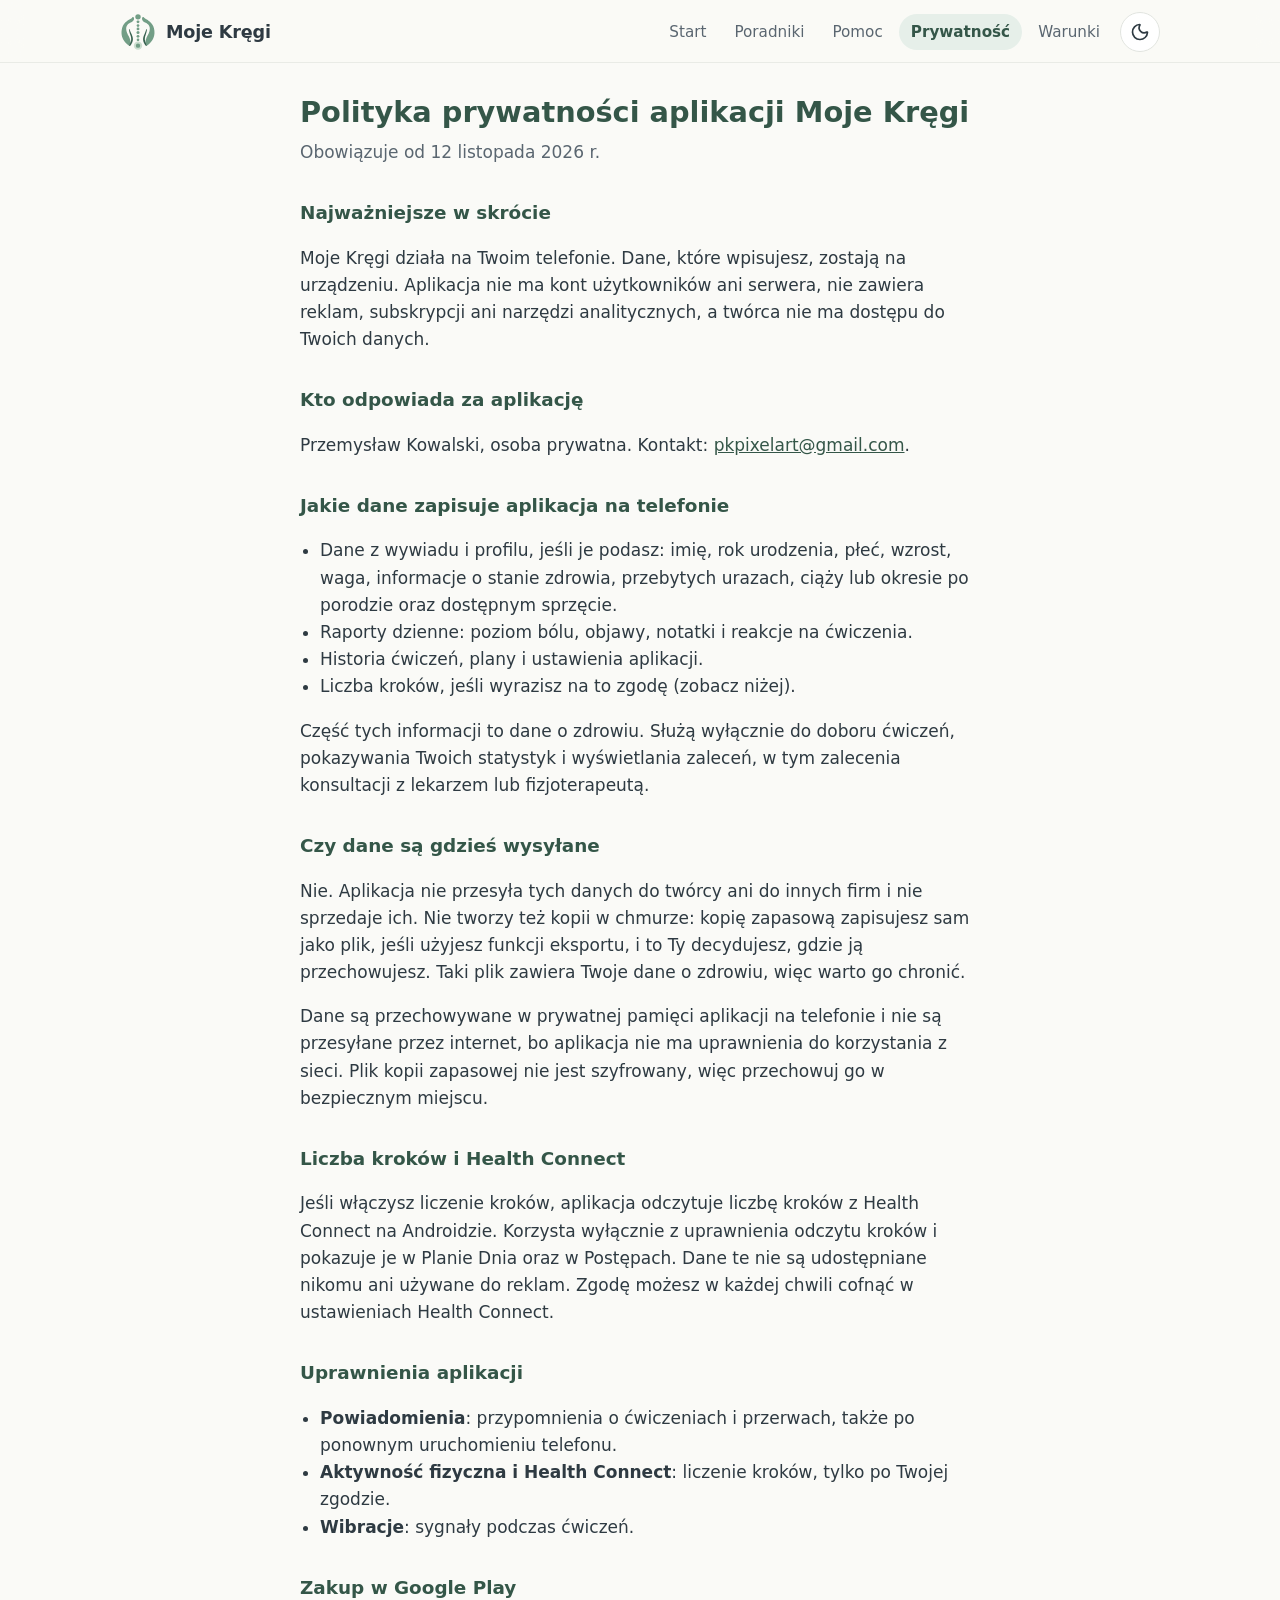
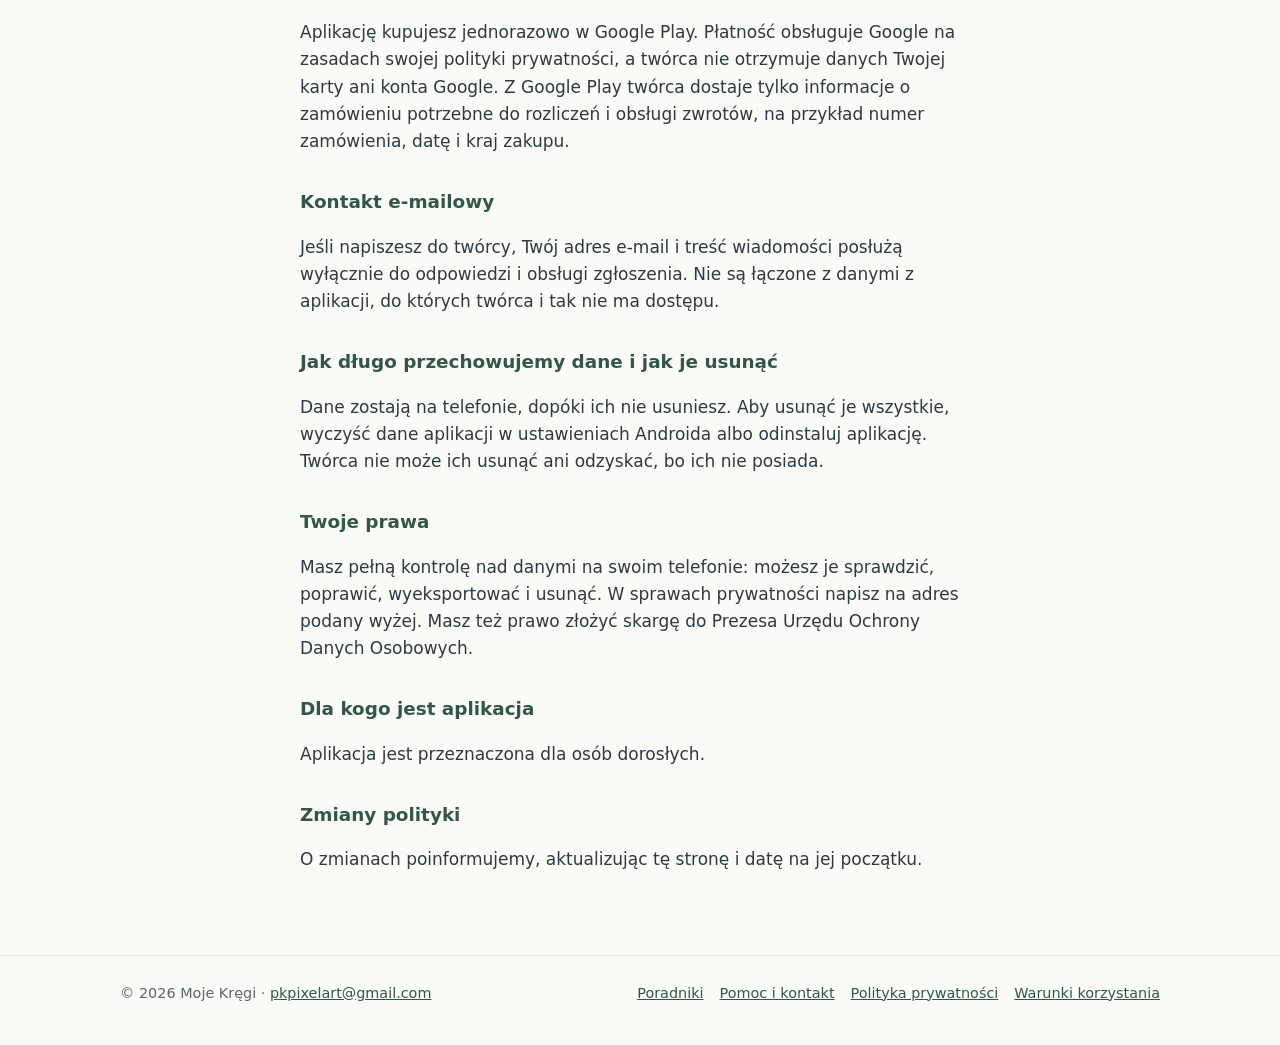
==== commit 114b2173: "Polityka prywatności: zakładka Statystyki nazywa się teraz Postępy Co-Authored-By: Claude Fable 5.2 " ====
--- a/polityka-prywatnosci/index.html
+++ b/polityka-prywatnosci/index.html
@@ -52,7 +52,7 @@
   <p>Dane są przechowywane w prywatnej pamięci aplikacji na telefonie i nie są przesyłane przez internet, bo aplikacja nie ma uprawnienia do korzystania z sieci. Plik kopii zapasowej nie jest szyfrowany, więc przechowuj go w bezpiecznym miejscu.</p>
 
   <h2>Liczba kroków i Health Connect</h2>
-  <p>Jeśli włączysz liczenie kroków, aplikacja odczytuje liczbę kroków z Health Connect na Androidzie. Korzysta wyłącznie z uprawnienia odczytu kroków i pokazuje je w Planie Dnia oraz w Statystykach. Dane te nie są udostępniane nikomu ani używane do reklam. Zgodę możesz w każdej chwili cofnąć w ustawieniach Health Connect.</p>
+  <p>Jeśli włączysz liczenie kroków, aplikacja odczytuje liczbę kroków z Health Connect na Androidzie. Korzysta wyłącznie z uprawnienia odczytu kroków i pokazuje je w Planie Dnia oraz w Postępach. Dane te nie są udostępniane nikomu ani używane do reklam. Zgodę możesz w każdej chwili cofnąć w ustawieniach Health Connect.</p>
 
   <h2>Uprawnienia aplikacji</h2>
   <ul>
--- a/style.css
+++ b/style.css
@@ -201,6 +201,7 @@
 .bm-frames img { position: absolute; inset: 0; width: 100%; height: 100%; object-fit: cover; }
 .bm-work { opacity: 0; }
 .bm-thumb figcaption { margin-top: 6px; font-size: .86rem; font-weight: 600; line-height: 1.3; }
+.bm-tap { display: none; margin: 14px 0 0; font-size: .85rem; color: var(--c-muted); text-align: center; }
 
 /* ---------- Sprzęt: wybór z licznikiem ćwiczeń ---------- */
 .gear { display: grid; grid-template-columns: minmax(240px, 300px) minmax(0, 1fr); gap: 32px; align-items: start; }
@@ -406,8 +407,11 @@
   .grid3 { grid-template-columns: 1fr; }
   .voices { grid-template-columns: repeat(2, minmax(0, 1fr)); }
   .voices li:first-child { width: calc((100% - 14px) / 2); }
-  .body-map { grid-template-columns: 1fr; gap: 20px; }
-  .bm-figure { width: min(250px, 70vw); margin: 0 auto; }
+  .body-map { grid-template-columns: 1fr; gap: 12px; }
+  .bm-figure { width: min(230px, 62vw); margin: 0 auto; }
+  /* telefon: zamiast przycisków partii dotyk na sylwetce, karta od razu pod grafiką */
+  .body-map.bm--js .bm-chips { display: none; }
+  .body-map.bm--js .bm-tap { display: block; }
   .bm-panel { padding: 18px; }
   .bm-thumbs { gap: 8px; }
   .bm-thumb figcaption { font-size: .78rem; }
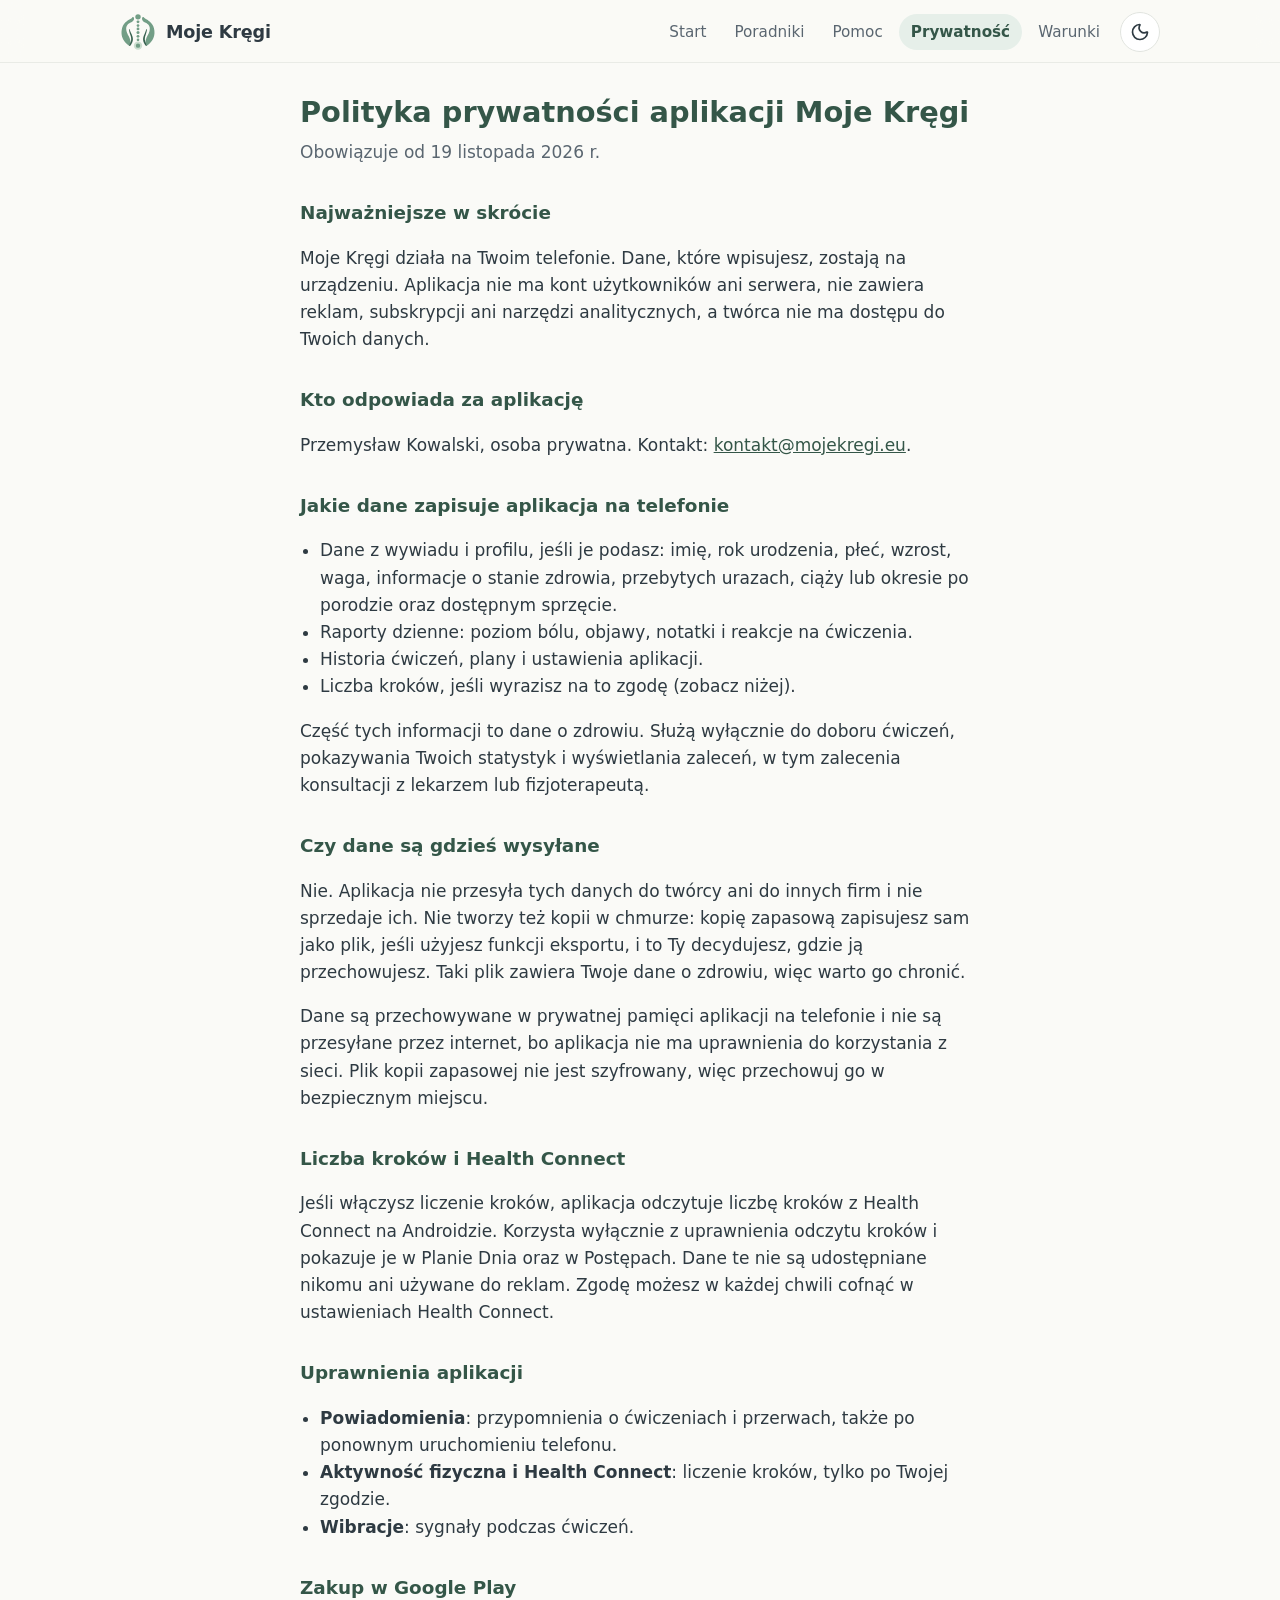
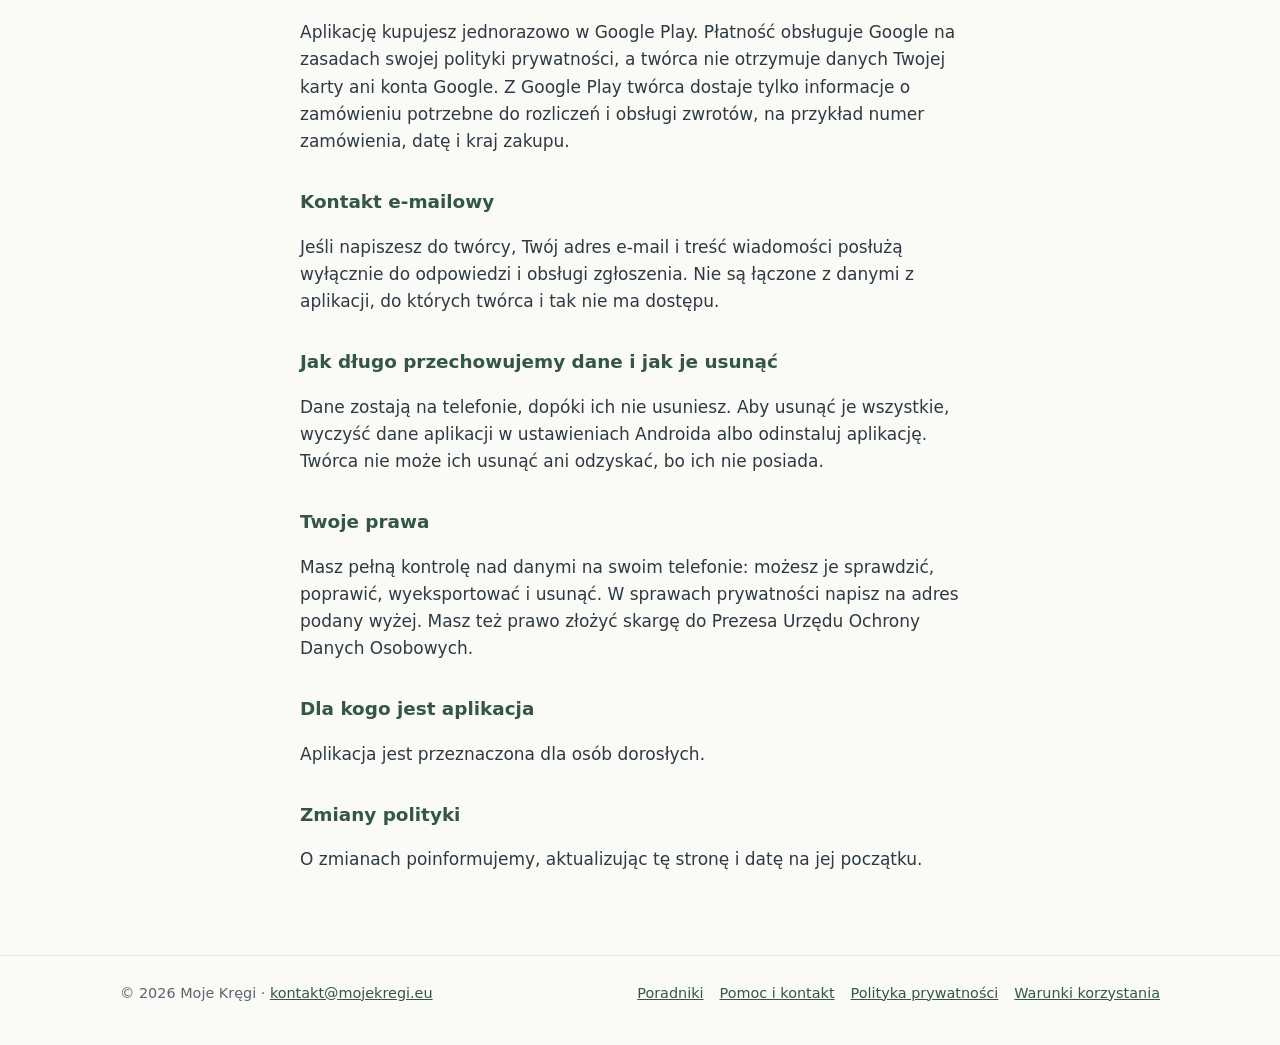
==== commit 3df121e1: "Adres kontaktowy kontakt@mojekregi.eu" ====
--- a/polityka-prywatnosci/index.html
+++ b/polityka-prywatnosci/index.html
@@ -1,95 +1,95 @@
-<!doctype html>
-<html lang="pl">
-<head>
-<meta charset="utf-8">
-<meta name="viewport" content="width=device-width, initial-scale=1">
-<script>try{var t=localStorage.getItem('mk-theme');if(t==='dark'||t==='light')document.documentElement.dataset.theme=t}catch(e){}</script>
-<title>Polityka prywatności | Moje Kręgi</title>
-<meta name="theme-color" content="#38614F">
-<link rel="icon" href="../img/logo-mark.svg" type="image/svg+xml">
-<link rel="stylesheet" href="../style.css">
-<script src="../theme.js" defer></script>
-</head>
-<body>
-<header class="top">
-  <div class="wrap">
-    <a class="brand" href="../"><img src="../img/logo-mark.svg" alt="" width="36" height="36">Moje Kręgi</a>
-    <div class="top-end">
-      <nav class="links" aria-label="Główna">
-        <a href="../">Start</a>
-        <a href="../poradniki/">Poradniki</a>
-        <a href="../pomoc/">Pomoc</a>
-        <a href="./" aria-current="page">Prywatność</a>
-        <a href="../warunki/">Warunki</a>
-      </nav>
-      <button type="button" class="theme-toggle" aria-label="Przełącz jasny lub ciemny motyw"><svg class="ico-moon" fill="none" stroke="currentColor" stroke-width="2" stroke-linecap="round" stroke-linejoin="round" viewBox="0 0 24 24" aria-hidden="true"><path d="M20.985 12.486a9 9 0 1 1-9.473-9.472c.405-.022.617.46.402.803a6 6 0 0 0 8.268 8.268c.344-.215.825-.004.803.401"/></svg><svg class="ico-sun" fill="none" stroke="currentColor" stroke-width="2" stroke-linecap="round" stroke-linejoin="round" viewBox="0 0 24 24" aria-hidden="true"><circle cx="12" cy="12" r="4"/><path d="M12 2v2M12 20v2M4.93 4.93l1.41 1.41M17.66 17.66l1.41 1.41M2 12h2m16 0h2M6.34 17.66l-1.41 1.41M19.07 4.93l-1.41 1.41"/></svg></button>
-    </div>
-  </div>
-</header>
-<main class="wrap narrow">
-<article class="doc">
-  <h1>Polityka prywatności aplikacji Moje Kręgi</h1>
-  <p class="meta">Obowiązuje od 12 listopada 2026 r.</p>
-
-  <h2>Najważniejsze w skrócie</h2>
-  <p>Moje Kręgi działa na Twoim telefonie. Dane, które wpisujesz, zostają na urządzeniu. Aplikacja nie ma kont użytkowników ani serwera, nie zawiera reklam, subskrypcji ani narzędzi analitycznych, a twórca nie ma dostępu do Twoich danych.</p>
-
-  <h2>Kto odpowiada za aplikację</h2>
-  <p>Przemysław Kowalski, osoba prywatna. Kontakt: <a href="mailto:pkpixelart@gmail.com">pkpixelart@gmail.com</a>.</p>
-
-  <h2>Jakie dane zapisuje aplikacja na telefonie</h2>
-  <ul>
-    <li>Dane z wywiadu i profilu, jeśli je podasz: imię, rok urodzenia, płeć, wzrost, waga, informacje o stanie zdrowia, przebytych urazach, ciąży lub okresie po porodzie oraz dostępnym sprzęcie.</li>
-    <li>Raporty dzienne: poziom bólu, objawy, notatki i reakcje na ćwiczenia.</li>
-    <li>Historia ćwiczeń, plany i ustawienia aplikacji.</li>
-    <li>Liczba kroków, jeśli wyrazisz na to zgodę (zobacz niżej).</li>
-  </ul>
-  <p>Część tych informacji to dane o zdrowiu. Służą wyłącznie do doboru ćwiczeń, pokazywania Twoich statystyk i wyświetlania zaleceń, w tym zalecenia konsultacji z lekarzem lub fizjoterapeutą.</p>
-
-  <h2>Czy dane są gdzieś wysyłane</h2>
-  <p>Nie. Aplikacja nie przesyła tych danych do twórcy ani do innych firm i nie sprzedaje ich. Nie tworzy też kopii w chmurze: kopię zapasową zapisujesz sam jako plik, jeśli użyjesz funkcji eksportu, i to Ty decydujesz, gdzie ją przechowujesz. Taki plik zawiera Twoje dane o zdrowiu, więc warto go chronić.</p>
-
-  <p>Dane są przechowywane w prywatnej pamięci aplikacji na telefonie i nie są przesyłane przez internet, bo aplikacja nie ma uprawnienia do korzystania z sieci. Plik kopii zapasowej nie jest szyfrowany, więc przechowuj go w bezpiecznym miejscu.</p>
-
-  <h2>Liczba kroków i Health Connect</h2>
-  <p>Jeśli włączysz liczenie kroków, aplikacja odczytuje liczbę kroków z Health Connect na Androidzie. Korzysta wyłącznie z uprawnienia odczytu kroków i pokazuje je w Planie Dnia oraz w Postępach. Dane te nie są udostępniane nikomu ani używane do reklam. Zgodę możesz w każdej chwili cofnąć w ustawieniach Health Connect.</p>
-
-  <h2>Uprawnienia aplikacji</h2>
-  <ul>
-    <li><strong>Powiadomienia</strong>: przypomnienia o ćwiczeniach i przerwach, także po ponownym uruchomieniu telefonu.</li>
-    <li><strong>Aktywność fizyczna i Health Connect</strong>: liczenie kroków, tylko po Twojej zgodzie.</li>
-    <li><strong>Wibracje</strong>: sygnały podczas ćwiczeń.</li>
-  </ul>
-
-  <h2>Zakup w Google Play</h2>
-  <p>Aplikację kupujesz jednorazowo w Google Play. Płatność obsługuje Google na zasadach swojej polityki prywatności, a twórca nie otrzymuje danych Twojej karty ani konta Google. Z Google Play twórca dostaje tylko informacje o zamówieniu potrzebne do rozliczeń i obsługi zwrotów, na przykład numer zamówienia, datę i kraj zakupu.</p>
-
-  <h2>Kontakt e-mailowy</h2>
-  <p>Jeśli napiszesz do twórcy, Twój adres e-mail i treść wiadomości posłużą wyłącznie do odpowiedzi i obsługi zgłoszenia. Nie są łączone z danymi z aplikacji, do których twórca i tak nie ma dostępu.</p>
-
-  <h2>Jak długo przechowujemy dane i jak je usunąć</h2>
-  <p>Dane zostają na telefonie, dopóki ich nie usuniesz. Aby usunąć je wszystkie, wyczyść dane aplikacji w ustawieniach Androida albo odinstaluj aplikację. Twórca nie może ich usunąć ani odzyskać, bo ich nie posiada.</p>
-
-  <h2>Twoje prawa</h2>
-  <p>Masz pełną kontrolę nad danymi na swoim telefonie: możesz je sprawdzić, poprawić, wyeksportować i usunąć. W sprawach prywatności napisz na adres podany wyżej. Masz też prawo złożyć skargę do Prezesa Urzędu Ochrony Danych Osobowych.</p>
-
-  <h2>Dla kogo jest aplikacja</h2>
-  <p>Aplikacja jest przeznaczona dla osób dorosłych.</p>
-
-  <h2>Zmiany polityki</h2>
-  <p>O zmianach poinformujemy, aktualizując tę stronę i datę na jej początku.</p>
-</article>
-</main>
-<footer class="bottom">
-  <div class="wrap">
-    <span>© 2026 Moje Kręgi · <a href="mailto:pkpixelart@gmail.com">pkpixelart@gmail.com</a></span>
-    <nav aria-label="Dokumenty">
-      <a href="../poradniki/">Poradniki</a>
-      <a href="../pomoc/">Pomoc i kontakt</a>
-      <a href="./">Polityka prywatności</a>
-      <a href="../warunki/">Warunki korzystania</a>
-    </nav>
-  </div>
-</footer>
-</body>
-</html>
+<!doctype html>
+<html lang="pl">
+<head>
+<meta charset="utf-8">
+<meta name="viewport" content="width=device-width, initial-scale=1">
+<script>try{var t=localStorage.getItem('mk-theme');if(t==='dark'||t==='light')document.documentElement.dataset.theme=t}catch(e){}</script>
+<title>Polityka prywatności | Moje Kręgi</title>
+<meta name="theme-color" content="#38614F">
+<link rel="icon" href="../img/logo-mark.svg" type="image/svg+xml">
+<link rel="stylesheet" href="../style.css">
+<script src="../theme.js" defer></script>
+</head>
+<body>
+<header class="top">
+  <div class="wrap">
+    <a class="brand" href="../"><img src="../img/logo-mark.svg" alt="" width="36" height="36">Moje Kręgi</a>
+    <div class="top-end">
+      <nav class="links" aria-label="Główna">
+        <a href="../">Start</a>
+        <a href="../poradniki/">Poradniki</a>
+        <a href="../pomoc/">Pomoc</a>
+        <a href="./" aria-current="page">Prywatność</a>
+        <a href="../warunki/">Warunki</a>
+      </nav>
+      <button type="button" class="theme-toggle" aria-label="Przełącz jasny lub ciemny motyw"><svg class="ico-moon" fill="none" stroke="currentColor" stroke-width="2" stroke-linecap="round" stroke-linejoin="round" viewBox="0 0 24 24" aria-hidden="true"><path d="M20.985 12.486a9 9 0 1 1-9.473-9.472c.405-.022.617.46.402.803a6 6 0 0 0 8.268 8.268c.344-.215.825-.004.803.401"/></svg><svg class="ico-sun" fill="none" stroke="currentColor" stroke-width="2" stroke-linecap="round" stroke-linejoin="round" viewBox="0 0 24 24" aria-hidden="true"><circle cx="12" cy="12" r="4"/><path d="M12 2v2M12 20v2M4.93 4.93l1.41 1.41M17.66 17.66l1.41 1.41M2 12h2m16 0h2M6.34 17.66l-1.41 1.41M19.07 4.93l-1.41 1.41"/></svg></button>
+    </div>
+  </div>
+</header>
+<main class="wrap narrow">
+<article class="doc">
+  <h1>Polityka prywatności aplikacji Moje Kręgi</h1>
+  <p class="meta">Obowiązuje od 19 listopada 2026 r.</p>
+
+  <h2>Najważniejsze w skrócie</h2>
+  <p>Moje Kręgi działa na Twoim telefonie. Dane, które wpisujesz, zostają na urządzeniu. Aplikacja nie ma kont użytkowników ani serwera, nie zawiera reklam, subskrypcji ani narzędzi analitycznych, a twórca nie ma dostępu do Twoich danych.</p>
+
+  <h2>Kto odpowiada za aplikację</h2>
+  <p>Przemysław Kowalski, osoba prywatna. Kontakt: <a href="mailto:kontakt@mojekregi.eu">kontakt@mojekregi.eu</a>.</p>
+
+  <h2>Jakie dane zapisuje aplikacja na telefonie</h2>
+  <ul>
+    <li>Dane z wywiadu i profilu, jeśli je podasz: imię, rok urodzenia, płeć, wzrost, waga, informacje o stanie zdrowia, przebytych urazach, ciąży lub okresie po porodzie oraz dostępnym sprzęcie.</li>
+    <li>Raporty dzienne: poziom bólu, objawy, notatki i reakcje na ćwiczenia.</li>
+    <li>Historia ćwiczeń, plany i ustawienia aplikacji.</li>
+    <li>Liczba kroków, jeśli wyrazisz na to zgodę (zobacz niżej).</li>
+  </ul>
+  <p>Część tych informacji to dane o zdrowiu. Służą wyłącznie do doboru ćwiczeń, pokazywania Twoich statystyk i wyświetlania zaleceń, w tym zalecenia konsultacji z lekarzem lub fizjoterapeutą.</p>
+
+  <h2>Czy dane są gdzieś wysyłane</h2>
+  <p>Nie. Aplikacja nie przesyła tych danych do twórcy ani do innych firm i nie sprzedaje ich. Nie tworzy też kopii w chmurze: kopię zapasową zapisujesz sam jako plik, jeśli użyjesz funkcji eksportu, i to Ty decydujesz, gdzie ją przechowujesz. Taki plik zawiera Twoje dane o zdrowiu, więc warto go chronić.</p>
+
+  <p>Dane są przechowywane w prywatnej pamięci aplikacji na telefonie i nie są przesyłane przez internet, bo aplikacja nie ma uprawnienia do korzystania z sieci. Plik kopii zapasowej nie jest szyfrowany, więc przechowuj go w bezpiecznym miejscu.</p>
+
+  <h2>Liczba kroków i Health Connect</h2>
+  <p>Jeśli włączysz liczenie kroków, aplikacja odczytuje liczbę kroków z Health Connect na Androidzie. Korzysta wyłącznie z uprawnienia odczytu kroków i pokazuje je w Planie Dnia oraz w Postępach. Dane te nie są udostępniane nikomu ani używane do reklam. Zgodę możesz w każdej chwili cofnąć w ustawieniach Health Connect.</p>
+
+  <h2>Uprawnienia aplikacji</h2>
+  <ul>
+    <li><strong>Powiadomienia</strong>: przypomnienia o ćwiczeniach i przerwach, także po ponownym uruchomieniu telefonu.</li>
+    <li><strong>Aktywność fizyczna i Health Connect</strong>: liczenie kroków, tylko po Twojej zgodzie.</li>
+    <li><strong>Wibracje</strong>: sygnały podczas ćwiczeń.</li>
+  </ul>
+
+  <h2>Zakup w Google Play</h2>
+  <p>Aplikację kupujesz jednorazowo w Google Play. Płatność obsługuje Google na zasadach swojej polityki prywatności, a twórca nie otrzymuje danych Twojej karty ani konta Google. Z Google Play twórca dostaje tylko informacje o zamówieniu potrzebne do rozliczeń i obsługi zwrotów, na przykład numer zamówienia, datę i kraj zakupu.</p>
+
+  <h2>Kontakt e-mailowy</h2>
+  <p>Jeśli napiszesz do twórcy, Twój adres e-mail i treść wiadomości posłużą wyłącznie do odpowiedzi i obsługi zgłoszenia. Nie są łączone z danymi z aplikacji, do których twórca i tak nie ma dostępu.</p>
+
+  <h2>Jak długo przechowujemy dane i jak je usunąć</h2>
+  <p>Dane zostają na telefonie, dopóki ich nie usuniesz. Aby usunąć je wszystkie, wyczyść dane aplikacji w ustawieniach Androida albo odinstaluj aplikację. Twórca nie może ich usunąć ani odzyskać, bo ich nie posiada.</p>
+
+  <h2>Twoje prawa</h2>
+  <p>Masz pełną kontrolę nad danymi na swoim telefonie: możesz je sprawdzić, poprawić, wyeksportować i usunąć. W sprawach prywatności napisz na adres podany wyżej. Masz też prawo złożyć skargę do Prezesa Urzędu Ochrony Danych Osobowych.</p>
+
+  <h2>Dla kogo jest aplikacja</h2>
+  <p>Aplikacja jest przeznaczona dla osób dorosłych.</p>
+
+  <h2>Zmiany polityki</h2>
+  <p>O zmianach poinformujemy, aktualizując tę stronę i datę na jej początku.</p>
+</article>
+</main>
+<footer class="bottom">
+  <div class="wrap">
+    <span>© 2026 Moje Kręgi · <a href="mailto:kontakt@mojekregi.eu">kontakt@mojekregi.eu</a></span>
+    <nav aria-label="Dokumenty">
+      <a href="../poradniki/">Poradniki</a>
+      <a href="../pomoc/">Pomoc i kontakt</a>
+      <a href="./">Polityka prywatności</a>
+      <a href="../warunki/">Warunki korzystania</a>
+    </nav>
+  </div>
+</footer>
+</body>
+</html>
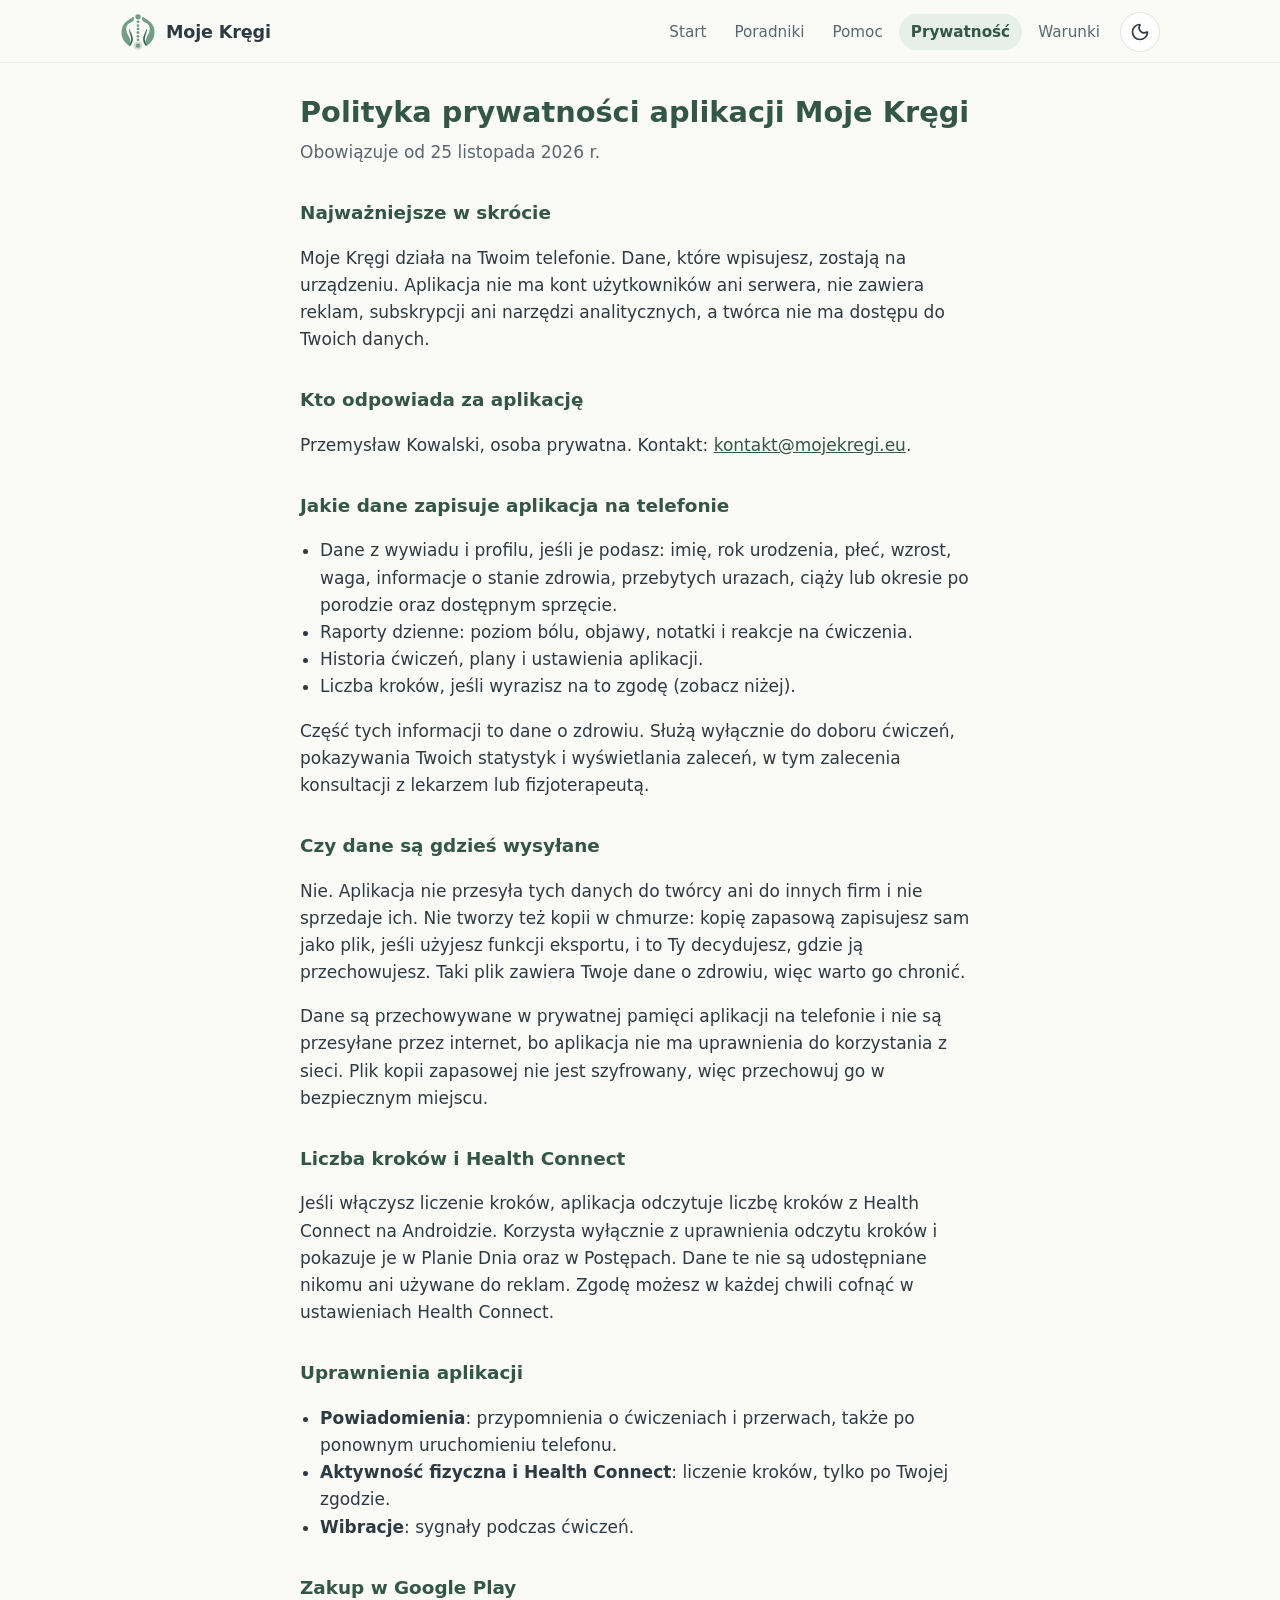
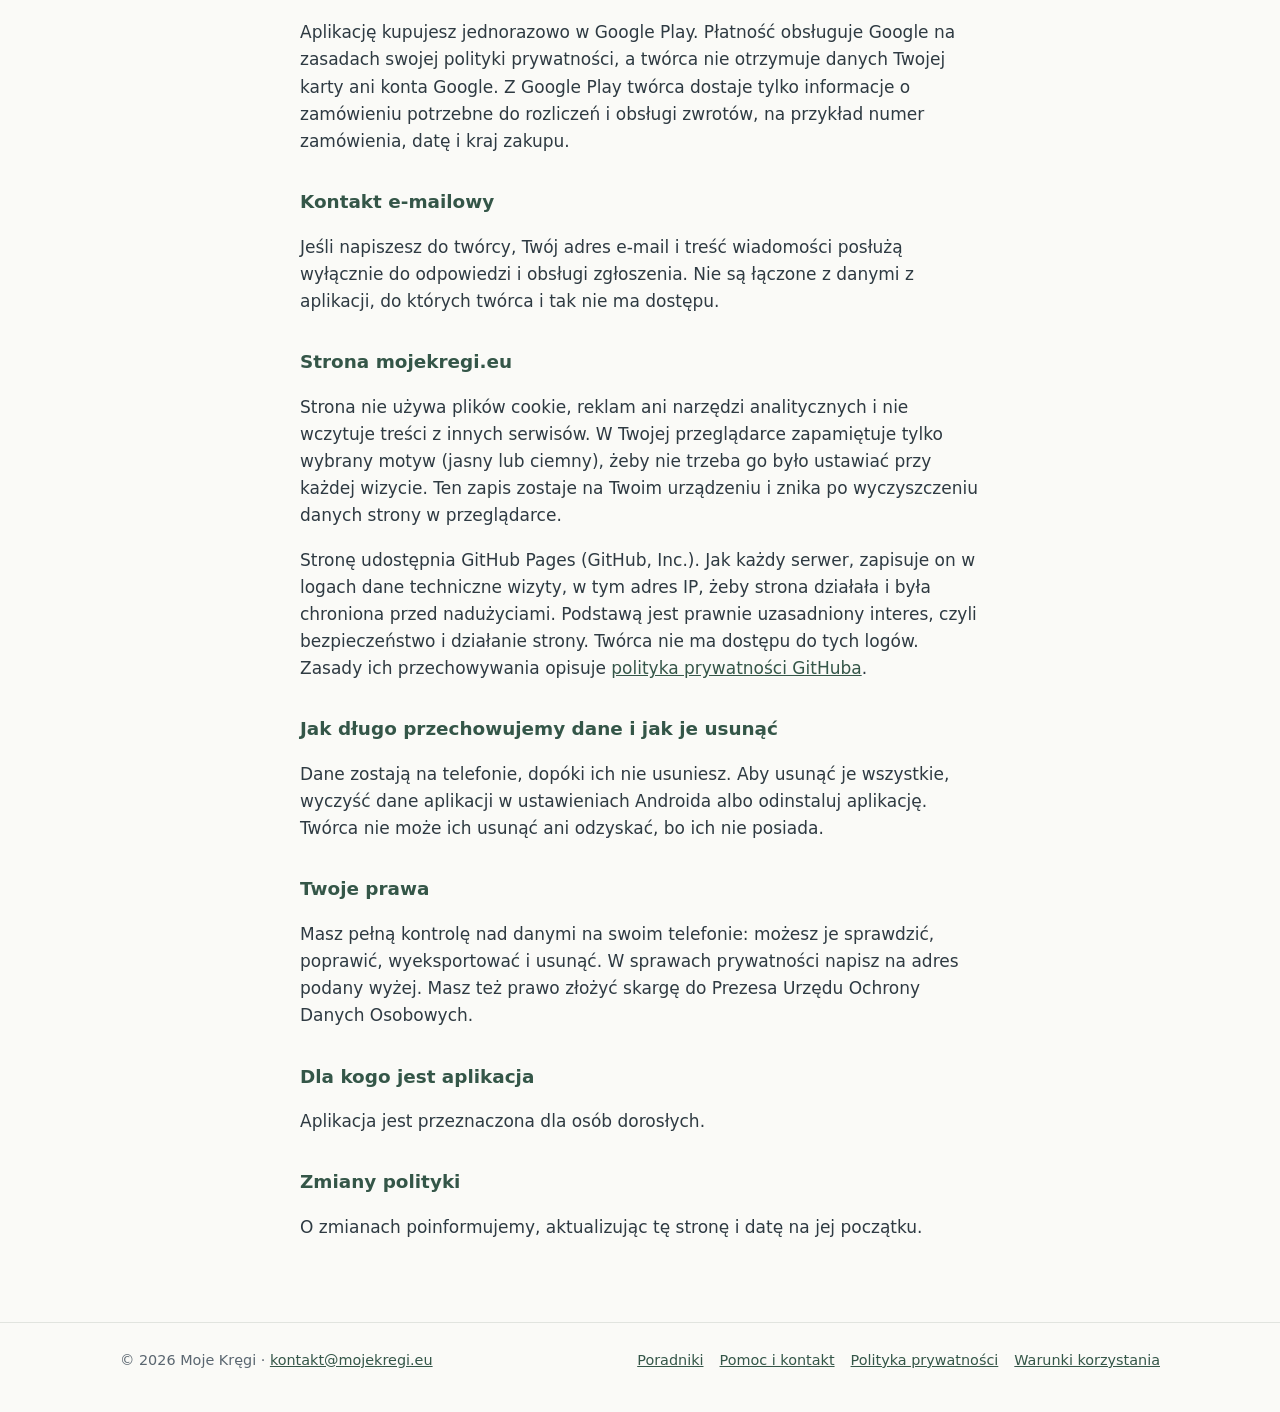
==== commit 4d0bb4db: "Polityka prywatności: sekcja o stronie (bez cookie, motyw w przeglądarce, logi hostingu)" ====
--- a/polityka-prywatnosci/index.html
+++ b/polityka-prywatnosci/index.html
@@ -5,8 +5,22 @@
 <meta name="viewport" content="width=device-width, initial-scale=1">
 <script>try{var t=localStorage.getItem('mk-theme');if(t==='dark'||t==='light')document.documentElement.dataset.theme=t}catch(e){}</script>
 <title>Polityka prywatności | Moje Kręgi</title>
+<meta name="description" content="Jak aplikacja Moje Kręgi traktuje Twoje dane: wszystko zostaje na telefonie, bez kont, reklam i wysyłania przez internet. Kroki z Health Connect tylko po Twojej zgodzie.">
 <meta name="theme-color" content="#38614F">
+<link rel="canonical" href="https://mojekregi.eu/polityka-prywatnosci/">
+<meta property="og:type" content="website">
+<meta property="og:locale" content="pl_PL">
+<meta property="og:site_name" content="Moje Kręgi">
+<meta property="og:title" content="Polityka prywatności | Moje Kręgi">
+<meta property="og:description" content="Jak aplikacja Moje Kręgi traktuje Twoje dane: wszystko zostaje na telefonie, bez kont, reklam i wysyłania przez internet. Kroki z Health Connect tylko po Twojej zgodzie.">
+<meta property="og:url" content="https://mojekregi.eu/polityka-prywatnosci/">
+<meta property="og:image" content="https://mojekregi.eu/img/grafika-promocyjna.png">
+<meta property="og:image:width" content="1024">
+<meta property="og:image:height" content="500">
+<meta name="twitter:card" content="summary_large_image">
 <link rel="icon" href="../img/logo-mark.svg" type="image/svg+xml">
+<link rel="icon" href="../img/favicon-48.png" sizes="48x48" type="image/png">
+<link rel="apple-touch-icon" href="../img/apple-touch-icon.png">
 <link rel="stylesheet" href="../style.css">
 <script src="../theme.js" defer></script>
 </head>
@@ -29,7 +43,7 @@
 <main class="wrap narrow">
 <article class="doc">
   <h1>Polityka prywatności aplikacji Moje Kręgi</h1>
-  <p class="meta">Obowiązuje od 19 listopada 2026 r.</p>
+  <p class="meta">Obowiązuje od 25 listopada 2026 r.</p>
 
   <h2>Najważniejsze w skrócie</h2>
   <p>Moje Kręgi działa na Twoim telefonie. Dane, które wpisujesz, zostają na urządzeniu. Aplikacja nie ma kont użytkowników ani serwera, nie zawiera reklam, subskrypcji ani narzędzi analitycznych, a twórca nie ma dostępu do Twoich danych.</p>
@@ -66,6 +80,9 @@
 
   <h2>Kontakt e-mailowy</h2>
   <p>Jeśli napiszesz do twórcy, Twój adres e-mail i treść wiadomości posłużą wyłącznie do odpowiedzi i obsługi zgłoszenia. Nie są łączone z danymi z aplikacji, do których twórca i tak nie ma dostępu.</p>
+  <h2>Strona mojekregi.eu</h2>
+  <p>Strona nie używa plików cookie, reklam ani narzędzi analitycznych i nie wczytuje treści z innych serwisów. W Twojej przeglądarce zapamiętuje tylko wybrany motyw (jasny lub ciemny), żeby nie trzeba go było ustawiać przy każdej wizycie. Ten zapis zostaje na Twoim urządzeniu i znika po wyczyszczeniu danych strony w przeglądarce.</p>
+  <p>Stronę udostępnia GitHub Pages (GitHub, Inc.). Jak każdy serwer, zapisuje on w logach dane techniczne wizyty, w tym adres IP, żeby strona działała i była chroniona przed nadużyciami. Podstawą jest prawnie uzasadniony interes, czyli bezpieczeństwo i działanie strony. Twórca nie ma dostępu do tych logów. Zasady ich przechowywania opisuje <a href="https://docs.github.com/en/site-policy/privacy-policies/github-general-privacy-statement" target="_blank" rel="noopener">polityka prywatności GitHuba</a>.</p>
 
   <h2>Jak długo przechowujemy dane i jak je usunąć</h2>
   <p>Dane zostają na telefonie, dopóki ich nie usuniesz. Aby usunąć je wszystkie, wyczyść dane aplikacji w ustawieniach Androida albo odinstaluj aplikację. Twórca nie może ich usunąć ani odzyskać, bo ich nie posiada.</p>
